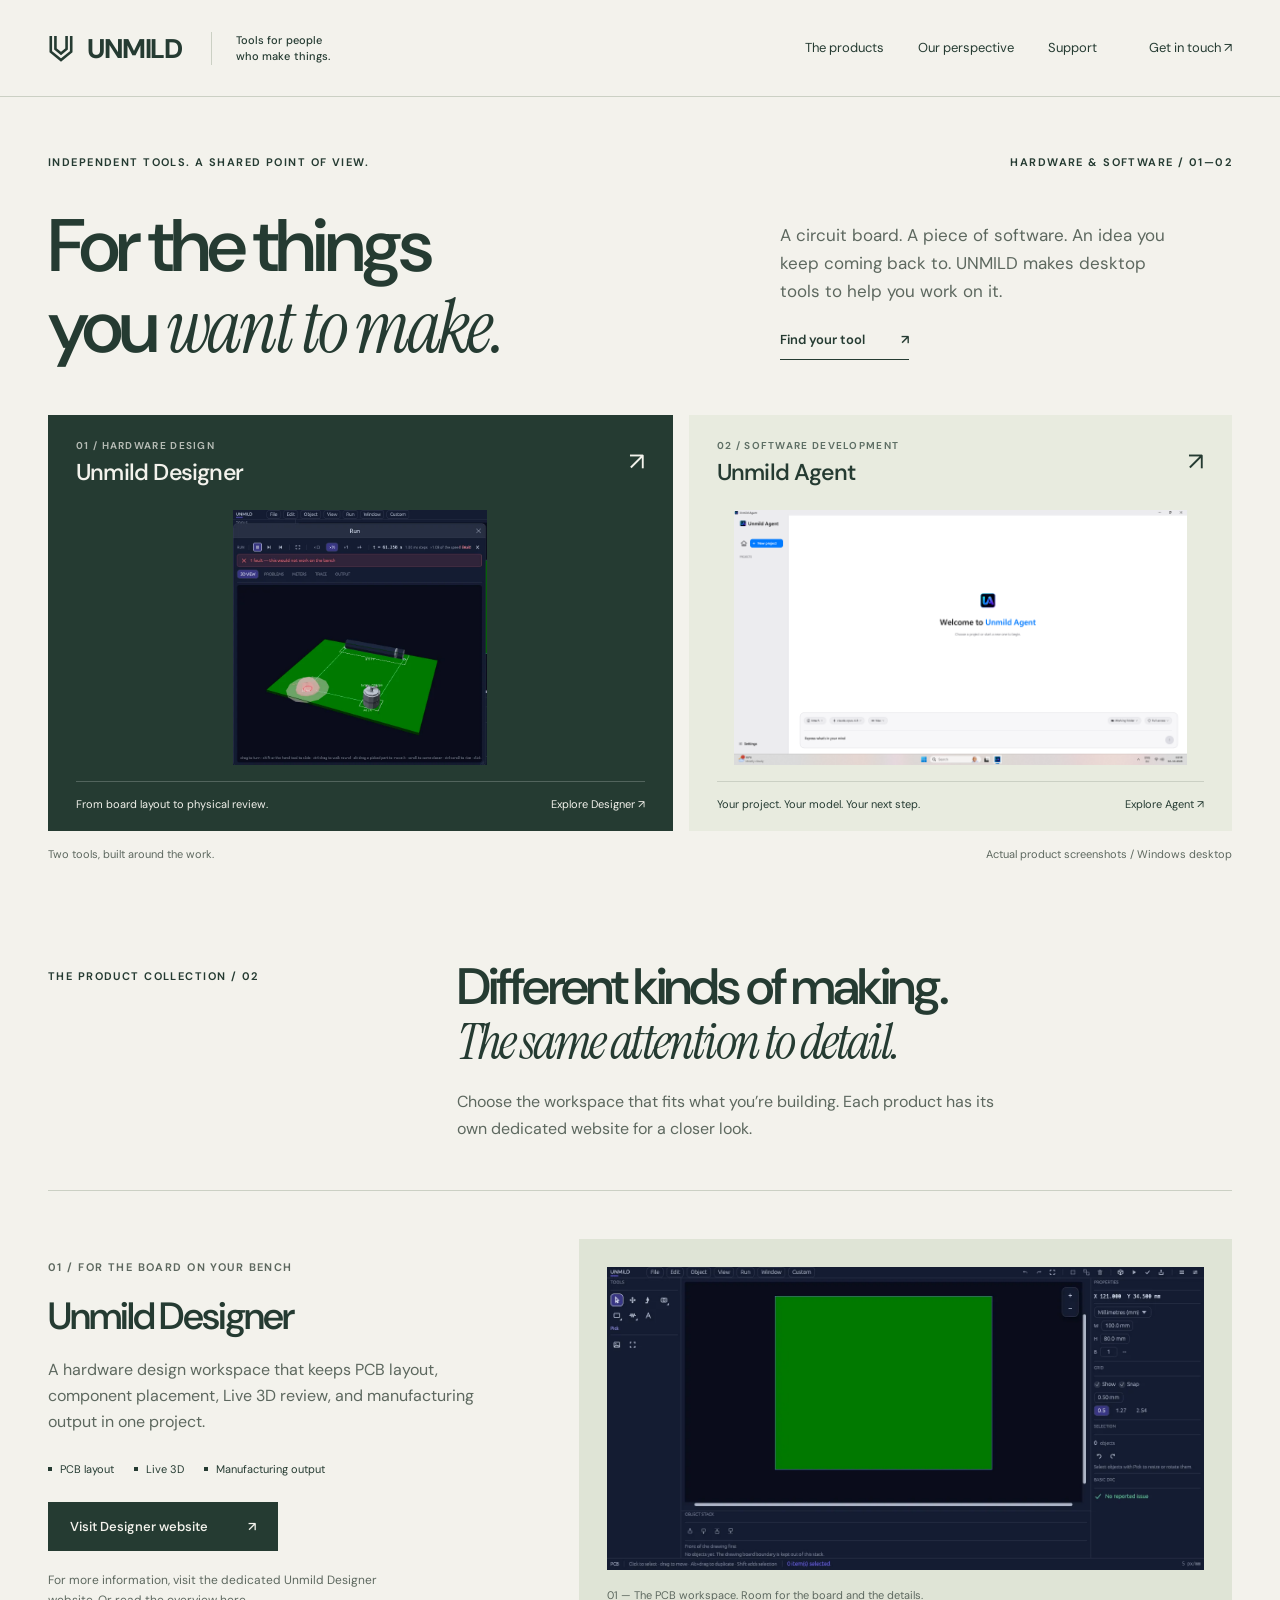
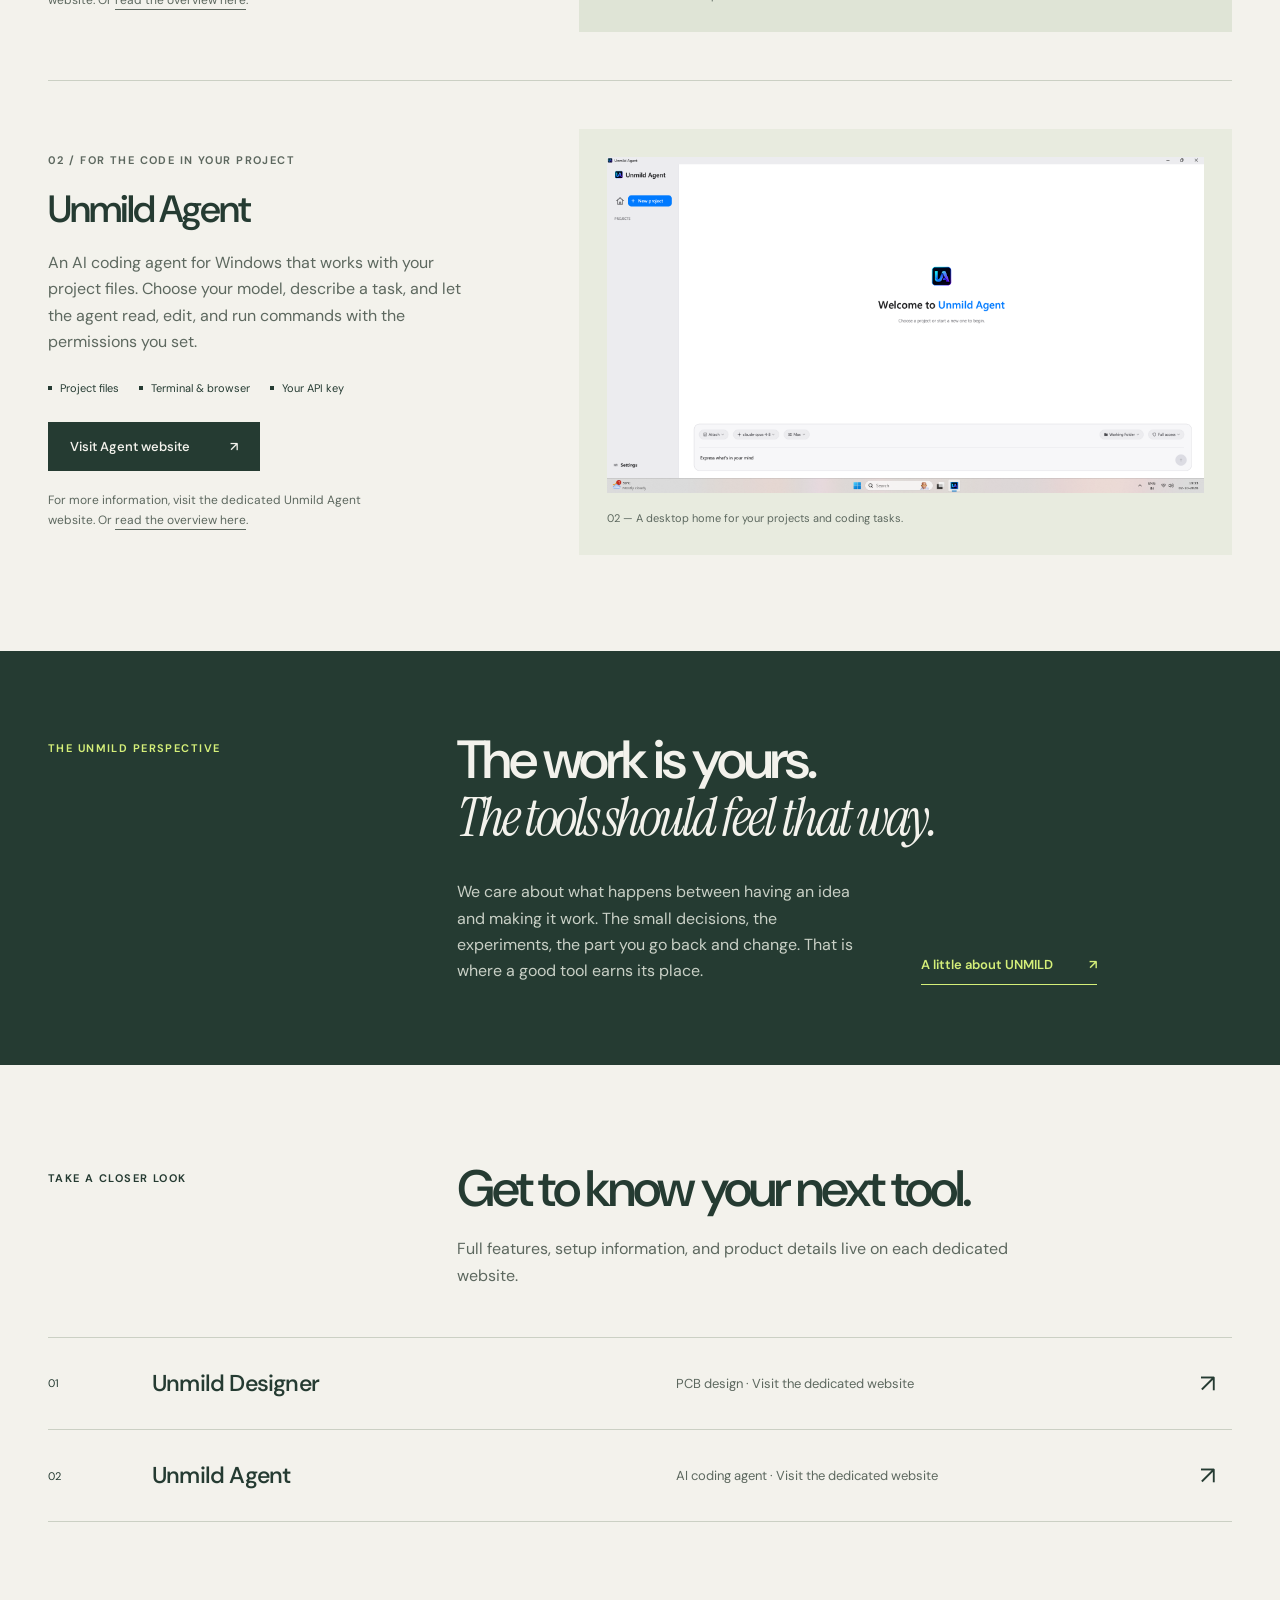
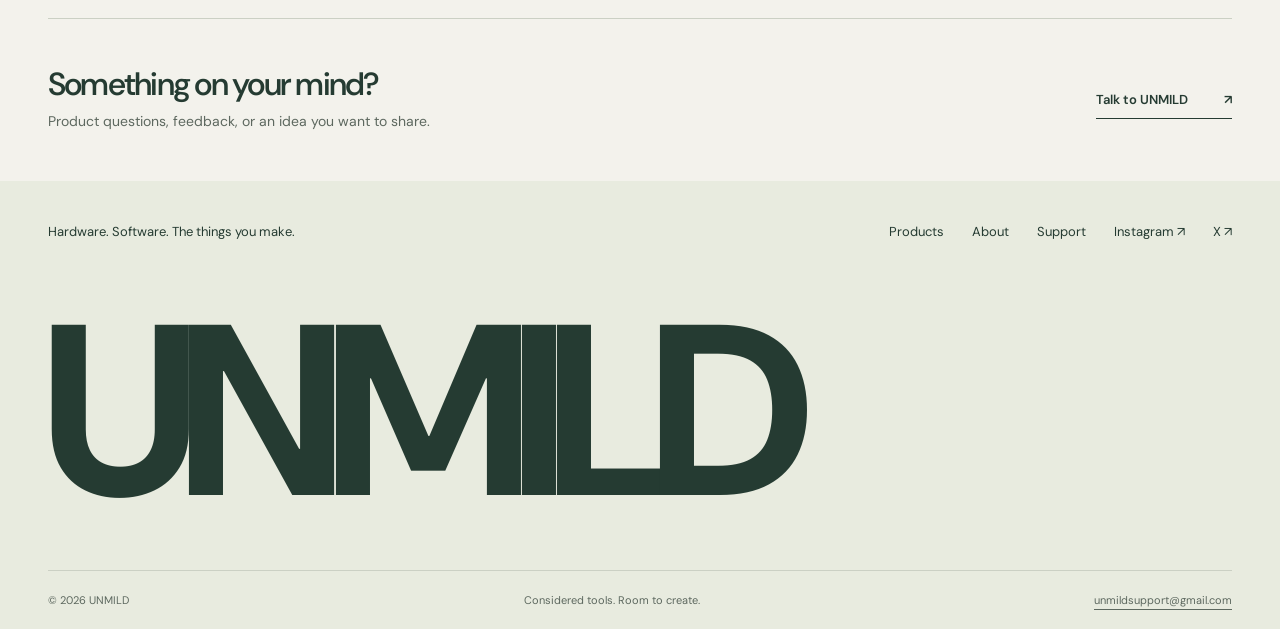
==== index.html @ 619ded14 "Add files via upload" ====
<!doctype html>
<html lang="en"><head>
<meta charset="utf-8"><meta name="viewport" content="width=device-width, initial-scale=1">
<title>UNMILD — Tools for hardware and software makers</title><meta name="description" content="Meet Unmild Designer for PCB design and Unmild Agent for AI-assisted software development. Explore both Windows desktop tools and their dedicated websites.">
<meta name="theme-color" content="#f3f2ec">
<link rel="icon" href="images/favicon.svg" type="image/svg+xml"><link rel="stylesheet" href="css/style.css">
<link rel="preconnect" href="https://fonts.googleapis.com"><link rel="preconnect" href="https://fonts.gstatic.com" crossorigin>
<meta property="og:type" content="website"><meta property="og:site_name" content="UNMILD"><meta property="og:title" content="UNMILD — Tools for hardware and software makers"><meta property="og:description" content="Meet Unmild Designer for PCB design and Unmild Agent for AI-assisted software development. Explore both Windows desktop tools and their dedicated websites."><meta property="og:image" content="images/og-image.png"><meta name="twitter:card" content="summary_large_image">
<script type="application/ld+json">{"@context": "https://schema.org", "@type": "Organization", "name": "UNMILD", "description": "Desktop tools for hardware design and software development.", "email": "unmildsupport@gmail.com", "sameAs": ["https://www.instagram.com/_unmild/", "https://x.com/_unmild"]}</script><script src="js/main.js" defer></script>
</head><body><a class="skip-link" href="#main">Skip to content</a>
<header class="site-header"><div class="container nav-inner"><a class="brand" href="index.html" aria-label="UNMILD home"><svg class="brand-symbol" viewBox="0 0 28 32" fill="none" aria-hidden="true"><path d="M3 3v17l11 9 11-9V3M8 3v14l6 5 6-5V3" stroke="currentColor" stroke-width="2.8"/></svg><span>UNMILD</span><span class="brand-note">Tools for people<br>who make things.</span></a><button class="nav-toggle" id="navToggle" aria-expanded="false" aria-controls="nav-links">Menu +</button><nav class="nav-links" id="nav-links" aria-label="Primary"><a href="index.html#products">The products</a><a href="about.html">Our perspective</a><a href="support.html">Support</a><a class="contact-link" href="mailto:unmildsupport@gmail.com">Get in touch <span aria-hidden="true">↗</span></a></nav></div></header><main id="main">
<section class="container hero"><div class="hero-top"><span class="eyebrow">Independent tools. A shared point of view.</span><span class="eyebrow edition">Hardware &amp; software / 01—02</span></div><div class="hero-grid"><h1>For the things<br>you <em>want to make.</em></h1><div class="hero-intro"><p>A circuit board. A piece of software. An idea you keep coming back to. UNMILD makes desktop tools to help you work on it.</p><a class="text-link" href="#products">Find your tool<span class="arrow" aria-hidden="true">↗</span></a></div></div></section>
<div class="container"><div class="showcase" aria-label="Explore the UNMILD products"><a class="showcase-panel dark" href="designer.html"><div class="panel-heading"><div><p class="eyebrow">01 / Hardware design</p><h2>Unmild Designer</h2></div><span class="panel-arrow" aria-hidden="true">↗</span></div><div class="showcase-shot"><img src="images/screens/hero_run_3d.webp" width="686" height="688" alt="Unmild Designer showing a circuit board and components in the Live 3D Run view" fetchpriority="high"></div><div class="panel-caption"><span>From board layout to physical review.</span><span>Explore Designer ↗</span></div></a><a class="showcase-panel" href="agent.html"><div class="panel-heading"><div><p class="eyebrow">02 / Software development</p><h2>Unmild Agent</h2></div><span class="panel-arrow" aria-hidden="true">↗</span></div><div class="showcase-shot"><img src="images/agent/workspace.png" width="1920" height="1080" alt="Unmild Agent desktop workspace with projects, model selection, and a task composer"></div><div class="panel-caption"><span>Your project. Your model. Your next step.</span><span>Explore Agent ↗</span></div></a></div><div class="showcase-note"><span>Two tools, built around the work.</span><span>Actual product screenshots / Windows desktop</span></div></div>
<section class="container section" id="products"><div class="section-heading"><span class="eyebrow">The product collection / 02</span><div><h2>Different kinds of making.<br><em>The same attention to detail.</em></h2><p>Choose the workspace that fits what you’re building. Each product has its own dedicated website for a closer look.</p></div></div>
<article class="product-row"><div class="product-copy"><p class="eyebrow">01 / For the board on your bench</p><h3>Unmild Designer</h3><p>A hardware design workspace that keeps PCB layout, component placement, Live 3D review, and manufacturing output in one project.</p><div class="product-tags"><span>PCB layout</span><span>Live 3D</span><span>Manufacturing output</span></div><a class="button" href="https://unmild.github.io/unmild-designer/">Visit Designer website<span class="arrow" aria-hidden="true">↗</span></a><p class="more-info">For more information, visit the dedicated Unmild Designer website. Or <a href="designer.html">read the overview here</a>.</p></div><figure class="product-picture dark"><img src="images/screens/ui_workspace.webp" width="1366" height="692" alt="PCB canvas, board dimensions, layers, and editing tools in Unmild Designer" loading="lazy"><figcaption>01 — The PCB workspace. Room for the board and the details.</figcaption></figure></article>
<article class="product-row"><div class="product-copy"><p class="eyebrow">02 / For the code in your project</p><h3>Unmild Agent</h3><p>An AI coding agent for Windows that works with your project files. Choose your model, describe a task, and let the agent read, edit, and run commands with the permissions you set.</p><div class="product-tags"><span>Project files</span><span>Terminal &amp; browser</span><span>Your API key</span></div><a class="button" href="https://unmild.github.io/unmild-agent/">Visit Agent website<span class="arrow" aria-hidden="true">↗</span></a><p class="more-info">For more information, visit the dedicated Unmild Agent website. Or <a href="agent.html">read the overview here</a>.</p></div><figure class="product-picture"><img src="images/agent/workspace.png" width="1920" height="1080" alt="Unmild Agent welcome screen with project sidebar and model, folder, and permission controls" loading="lazy"><figcaption>02 — A desktop home for your projects and coding tasks.</figcaption></figure></article></section>
<section class="point-of-view" id="philosophy"><div class="container point-grid"><span class="eyebrow">The UNMILD perspective</span><div><h2>The work is yours.<br><em>The tools should feel that way.</em></h2><div class="point-bottom"><p>We care about what happens between having an idea and making it work. The small decisions, the experiments, the part you go back and change. That is where a good tool earns its place.</p><a class="text-link" href="about.html">A little about UNMILD<span class="arrow" aria-hidden="true">↗</span></a></div></div></div></section>
<section class="container section"><div class="section-heading"><span class="eyebrow">Take a closer look</span><div><h2>Get to know your next tool.</h2><p>Full features, setup information, and product details live on each dedicated website.</p></div></div><div class="directory"><a class="directory-row" href="https://unmild.github.io/unmild-designer/"><span class="number">01</span><h3>Unmild Designer</h3><span class="category">PCB design · Visit the dedicated website</span><span class="panel-arrow" aria-hidden="true">↗</span></a><a class="directory-row" href="https://unmild.github.io/unmild-agent/"><span class="number">02</span><h3>Unmild Agent</h3><span class="category">AI coding agent · Visit the dedicated website</span><span class="panel-arrow" aria-hidden="true">↗</span></a></div></section><section class="container contact-strip" id="support"><div><h2>Something on your mind?</h2><p>Product questions, feedback, or an idea you want to share.</p></div><a class="text-link" href="mailto:unmildsupport@gmail.com">Talk to UNMILD<span class="arrow" aria-hidden="true">↗</span></a></section></main><footer class="site-footer"><div class="container"><div class="footer-top"><p>Hardware. Software. The things you make.</p><nav class="footer-links" aria-label="Footer"><a href="index.html#products">Products</a><a href="about.html">About</a><a href="support.html">Support</a><a href="https://www.instagram.com/_unmild/">Instagram ↗</a><a href="https://x.com/_unmild">X ↗</a></nav></div><div class="footer-word" aria-hidden="true">UNMILD</div><div class="footer-bottom"><span>© <span id="year">2026</span> UNMILD</span><span>Considered tools. Room to create.</span><a href="mailto:unmildsupport@gmail.com">unmildsupport@gmail.com</a></div></div></footer></body></html>
---- css/style.css ----
@import url('https://fonts.googleapis.com/css2?family=DM+Sans:wght@400;500;550;600;650;700;800&family=Instrument+Serif:ital@0;1&display=swap');
:root{--paper:#f3f2ec;--ink:#253b32;--muted:#5d685f;--line:#cbd0c4;--wash:#e8ebdf;--accent:#d5ef79;--sans:'DM Sans',Arial,sans-serif;--serif:'Instrument Serif',Georgia,serif;--page:min(1328px,calc(100% - 96px))}
*{box-sizing:border-box}html{scroll-behavior:smooth;scroll-padding-top:100px}body{margin:0;background:var(--paper);color:var(--ink);font:400 16px/1.65 var(--sans);-webkit-font-smoothing:antialiased}a{color:inherit;text-underline-offset:5px}img{display:block;max-width:100%;height:auto}button{font:inherit}h1,h2,h3,p,figure{margin:0}h1,h2,h3{font-weight:550;line-height:1.08;letter-spacing:-.055em}h1{font-size:clamp(48px,5.8vw,84px)}h2{font-size:clamp(36px,4vw,56px)}h3{font-size:28px}p+p{margin-top:20px}em{font-family:var(--serif);font-weight:400}::selection{background:var(--accent);color:var(--ink)}:focus-visible{outline:2px solid currentColor;outline-offset:6px}.container{width:var(--page);margin-inline:auto}.eyebrow{font-size:11px;font-weight:650;letter-spacing:.13em;text-transform:uppercase;line-height:1.4}.muted{color:var(--muted)}.skip-link{position:fixed;top:-100px;left:24px;z-index:100;background:var(--accent);padding:12px 20px}.skip-link:focus{top:12px}.site-header{border-bottom:1px solid var(--line);background:var(--paper);position:relative;z-index:20}.nav-inner{height:96px;display:flex;align-items:center;justify-content:space-between;gap:32px}.brand{text-decoration:none;font-size:27px;font-weight:800;letter-spacing:-1.4px;display:inline-flex;align-items:center;gap:13px;line-height:1}.brand-symbol{width:26px;height:30px}.brand-note{font-size:11px;font-weight:500;letter-spacing:.01em;line-height:1.5;border-left:1px solid var(--line);padding-left:24px;margin-left:16px}.nav-links{display:flex;align-items:center;gap:34px;font-size:13px}.nav-links a{text-decoration:none;padding:10px 0}.nav-links a:hover,.nav-links a[aria-current=page]{text-decoration:underline}.nav-links .contact-link{margin-left:18px}.nav-toggle{display:none}.arrow{display:inline-block;transition:transform .2s;margin-left:12px}.text-link:hover .arrow,.button:hover .arrow{transform:translate(3px,-2px)}.button{display:inline-flex;align-items:center;justify-content:space-between;gap:28px;padding:13px 21px;background:var(--ink);color:var(--paper);text-decoration:none;font-size:13px;font-weight:550;border:1px solid var(--ink);min-height:48px}.button:hover{background:#385044}.button.light{background:var(--accent);color:var(--ink);border-color:var(--accent)}.text-link{display:inline-flex;align-items:center;justify-content:space-between;gap:24px;font-size:13px;font-weight:600;text-decoration:none;border-bottom:1px solid currentColor;padding:8px 0}.actions{display:flex;align-items:center;flex-wrap:wrap;gap:24px;margin-top:28px}.hero{padding:58px 0 48px}.hero-top{display:flex;justify-content:space-between;margin-bottom:36px}.hero-grid{display:grid;grid-template-columns:1.4fr 1fr;align-items:end;gap:100px}.hero h1{max-width:760px}.hero h1 em{letter-spacing:-.045em}.hero-intro{padding-bottom:7px;max-width:410px}.hero-intro p{font-size:17px;color:var(--muted)}.hero-intro .text-link{margin-top:16px}.showcase{display:grid;grid-template-columns:1.15fr 1fr;gap:16px}.showcase-panel{min-width:0;padding:24px 28px 18px;background:var(--wash);text-decoration:none;display:flex;flex-direction:column;overflow:hidden}.showcase-panel.dark{background:var(--ink);color:var(--paper)}.panel-heading{display:flex;align-items:center;justify-content:space-between;gap:16px}.panel-heading h2{font-size:23px;letter-spacing:-.035em}.panel-heading .eyebrow{opacity:.7;font-size:10px;margin-bottom:7px}.panel-arrow{font-size:25px;font-weight:400}.showcase-shot{margin:25px 0 16px;height:255px;display:flex;align-items:center;justify-content:center;overflow:hidden}.showcase-shot img{width:100%;height:100%;object-fit:contain;transition:transform .3s}.showcase-panel:hover .showcase-shot img{transform:translateY(-3px)}.panel-caption{font-size:11px;display:flex;justify-content:space-between;border-top:1px solid #ffffff35;padding-top:13px;gap:16px}.showcase-panel:not(.dark) .panel-caption{border-color:var(--line)}.showcase-note{display:flex;justify-content:space-between;font-size:11px;color:var(--muted);padding:14px 0 0}.section{padding:96px 0}.section-heading{display:grid;grid-template-columns:1fr 2.15fr;gap:48px;align-items:start;margin-bottom:48px}.section-heading .eyebrow{padding-top:10px}.section-heading h2{max-width:700px}.section-heading p{color:var(--muted);max-width:560px;margin-top:20px}.product-row{display:grid;grid-template-columns:1fr 1.45fr;gap:80px;border-top:1px solid var(--line);padding:48px 0;align-items:center}.product-row:last-child{padding-bottom:0}.product-copy .eyebrow{margin-bottom:20px}.product-copy h3{font-size:38px;margin-bottom:20px}.product-copy p{color:var(--muted);max-width:430px}.product-tags{display:flex;flex-wrap:wrap;gap:8px 20px;font-size:11px;margin:24px 0}.product-tags span{padding-left:12px;position:relative}.product-tags span:before{content:'';width:4px;height:4px;position:absolute;left:0;top:7px;background:var(--ink)}.product-copy .more-info{font-size:12px;margin-top:20px;max-width:360px}.product-picture{background:var(--wash);padding:28px}.product-picture img{width:100%;max-height:400px;object-fit:contain}.product-picture.dark{background:#dfe4d6}.product-picture figcaption{font-size:11px;margin-top:16px;color:var(--muted)}.point-of-view{background:var(--ink);color:var(--paper);padding:80px 0}.point-grid{display:grid;grid-template-columns:1fr 2.15fr;gap:48px}.point-of-view h2{font-size:clamp(36px,4.2vw,60px);max-width:810px}.point-of-view .eyebrow{color:var(--accent);padding-top:10px}.point-bottom{display:grid;grid-template-columns:1.3fr 1fr;gap:60px;margin-top:32px;align-items:end}.point-bottom p{color:#c9d0c6;max-width:510px}.point-bottom .text-link{justify-self:start;color:var(--accent)}.directory{border-top:1px solid var(--line)}.directory-row{display:grid;grid-template-columns:80px 1fr 1fr 32px;align-items:center;gap:24px;border-bottom:1px solid var(--line);padding:25px 0;text-decoration:none}.directory-row:hover{background:var(--wash)}.directory-row h3{font-size:23px;letter-spacing:-.035em}.directory-row .category{font-size:13px;color:var(--muted)}.directory-row .number{font-size:11px}.contact-strip{padding:48px 0;border-top:1px solid var(--line);display:flex;justify-content:space-between;gap:32px;align-items:center}.contact-strip h2{font-size:32px}.contact-strip p{color:var(--muted);font-size:14px;margin-top:8px}.site-footer{background:var(--wash);padding:40px 0 20px}.footer-top{display:flex;justify-content:space-between;gap:40px;font-size:13px}.footer-links{display:flex;gap:28px;flex-wrap:wrap}.footer-links a{text-decoration:none}.footer-links a:hover{text-decoration:underline}.footer-word{font-weight:800;font-size:clamp(70px,19vw,280px);line-height:1.1;letter-spacing:-.085em;margin-left:-.025em;padding:36px 0 24px;user-select:none}.footer-bottom{display:flex;justify-content:space-between;border-top:1px solid var(--line);padding-top:20px;font-size:11px;color:var(--muted);gap:24px}.page-intro{padding:64px 0 56px}.breadcrumb{font-size:12px;color:var(--muted);display:flex;gap:12px;margin-bottom:40px}.breadcrumb a{text-decoration:none}.page-intro .eyebrow{margin-bottom:24px}.page-intro h1{max-width:900px}.page-intro .lede{font-size:19px;color:var(--muted);max-width:660px;margin-top:24px}.product-meta{display:flex;gap:32px;font-size:12px;border-top:1px solid var(--line);padding-top:20px;margin-top:40px;flex-wrap:wrap}.wide-shot{padding:40px;background:var(--wash)}.wide-shot img{width:100%;max-height:600px;object-fit:contain}.wide-shot figcaption{font-size:12px;color:var(--muted);margin-top:20px;display:flex;justify-content:space-between;gap:24px}.detail-row{display:grid;grid-template-columns:1fr 1.2fr;gap:80px;padding:40px 0;border-top:1px solid var(--line)}.detail-row h3{font-size:25px}.detail-row p{color:var(--muted);max-width:610px}.detail-row .eyebrow{margin-bottom:14px}.visit-band{background:var(--ink);color:var(--paper);padding:48px;display:grid;grid-template-columns:1fr auto;align-items:center;gap:40px;margin-bottom:80px}.visit-band h2{font-size:36px}.visit-band p{color:#c9d0c6;margin-top:16px;max-width:640px}.visit-band .button{white-space:nowrap}.faq-layout{display:grid;grid-template-columns:1fr 2.15fr;gap:48px}.faq-layout h2{font-size:36px}.faq details{border-bottom:1px solid var(--line)}.faq details:first-child{border-top:1px solid var(--line)}.faq summary{cursor:pointer;padding:22px 36px 22px 0;position:relative;font-weight:550;list-style:none}.faq summary::-webkit-details-marker{display:none}.faq summary:after{content:'+';position:absolute;right:4px;font-size:22px;top:16px;font-weight:400}.faq details[open] summary:after{content:'−'}.faq details p{padding:0 36px 24px 0;color:var(--muted);max-width:720px}.about-statement{border-top:1px solid var(--line);display:grid;grid-template-columns:1fr 2.15fr;gap:48px;padding:48px 0}.about-statement p{font-size:21px;max-width:720px}.about-statement p+p{font-size:16px;color:var(--muted)}.contact-list{border-top:1px solid var(--line)}.contact-item{display:grid;grid-template-columns:1fr 1.4fr auto;gap:40px;padding:36px 0;align-items:center;border-bottom:1px solid var(--line)}.contact-item h2{font-size:25px}.contact-item p{font-size:14px;color:var(--muted)}.contact-item a{font-size:14px;overflow-wrap:anywhere}.error-page{min-height:70vh;padding:80px 0}.error-page h1{max-width:750px;margin:24px 0}.error-page p{max-width:540px;color:var(--muted)}
@media(min-width:1600px){.hero{padding-top:72px}.showcase-shot{height:300px}}
@media(max-width:1050px){:root{--page:calc(100% - 64px)}.brand-note{display:none}.hero-grid{gap:48px;grid-template-columns:1.3fr 1fr}.hero-intro p{font-size:15px}.showcase-shot{height:200px}.product-row{gap:40px}.section-heading,.point-grid,.faq-layout,.about-statement{grid-template-columns:1fr 2fr;gap:32px}.point-bottom{gap:32px}.contact-item{grid-template-columns:1fr 1fr}.contact-item a{grid-column:2}.detail-row{gap:40px}.visit-band{grid-template-columns:1fr}.visit-band .button{justify-self:start}}
@media(max-width:720px){:root{--page:calc(100% - 40px)}html{scroll-padding-top:24px}.nav-inner{height:76px}.brand{font-size:24px}.brand-symbol{width:23px}.nav-toggle{display:inline-flex;gap:10px;align-items:center;border:1px solid var(--line);padding:8px 12px;background:transparent;color:var(--ink);font-size:12px;min-height:40px}.nav-links{gap:24px;flex-wrap:wrap;font-size:12px}.js .nav-links{display:none;position:absolute;top:76px;left:0;right:0;background:var(--paper);padding:20px;border-bottom:1px solid var(--line)}.js .nav-links.is-open{display:flex;flex-direction:column;align-items:stretch;gap:0}.nav-links a{padding:13px 0}.nav-links .contact-link{margin-left:0}.nav-inner{flex-wrap:wrap}html:not(.js) .nav-inner{height:auto;padding-block:20px}html:not(.js) .nav-toggle{display:none}.hero{padding:36px 0}.hero-top{margin-bottom:28px}.hero-top .edition{display:none}.hero-grid{grid-template-columns:1fr;gap:28px}.hero h1{font-size:clamp(46px,9.5vw,68px)}.hero-intro{max-width:500px}.hero-intro p{font-size:16px}.hero-intro .text-link{margin-top:12px}.showcase{grid-template-columns:1fr;gap:12px}.showcase-panel{padding:20px}.showcase-shot{height:auto;aspect-ratio:1.9;margin:24px 0 16px}.showcase-shot img{object-fit:contain}.showcase-note{font-size:10px;gap:24px}.section{padding:64px 0}.section-heading,.point-grid,.faq-layout,.about-statement{grid-template-columns:1fr;gap:24px}.section-heading{margin-bottom:32px}.section-heading .eyebrow,.point-of-view .eyebrow{padding-top:0}.product-row{grid-template-columns:1fr;gap:28px;padding:32px 0}.product-copy h3{font-size:33px}.product-picture{padding:16px}.product-copy .more-info{max-width:none}.point-of-view{padding:56px 0}.point-bottom{grid-template-columns:1fr;gap:24px;margin-top:24px}.directory-row{grid-template-columns:28px 1fr 24px;gap:16px;padding:24px 0}.directory-row .category{grid-column:2;grid-row:2}.directory-row .panel-arrow{grid-column:3;grid-row:1 / 3}.directory-row h3{font-size:22px}.contact-strip{align-items:start;flex-direction:column;gap:20px;padding:36px 0}.contact-strip h2{font-size:28px}.footer-top{flex-direction:column;gap:24px}.footer-links{gap:20px}.footer-word{font-size:19vw;padding:32px 0}.footer-bottom{font-size:10px;flex-wrap:wrap;gap:10px}.page-intro{padding:36px 0}.page-intro h1{font-size:48px}.page-intro .lede{font-size:17px}.breadcrumb{margin-bottom:28px}.product-meta{gap:12px 24px;margin-top:32px}.wide-shot{padding:16px}.wide-shot figcaption{font-size:10px}.detail-row{grid-template-columns:1fr;gap:20px;padding:28px 0}.visit-band{padding:28px;gap:28px;margin-bottom:48px}.visit-band h2{font-size:32px}.visit-band .button{white-space:normal}.contact-item{grid-template-columns:1fr;gap:16px;padding:28px 0}.contact-item a{grid-column:auto}.about-statement{padding:32px 0}.error-page{padding:48px 0}.error-page h1{font-size:48px}}
@media(prefers-reduced-motion:reduce){html{scroll-behavior:auto}*,*:before,*:after{transition:none!important}}
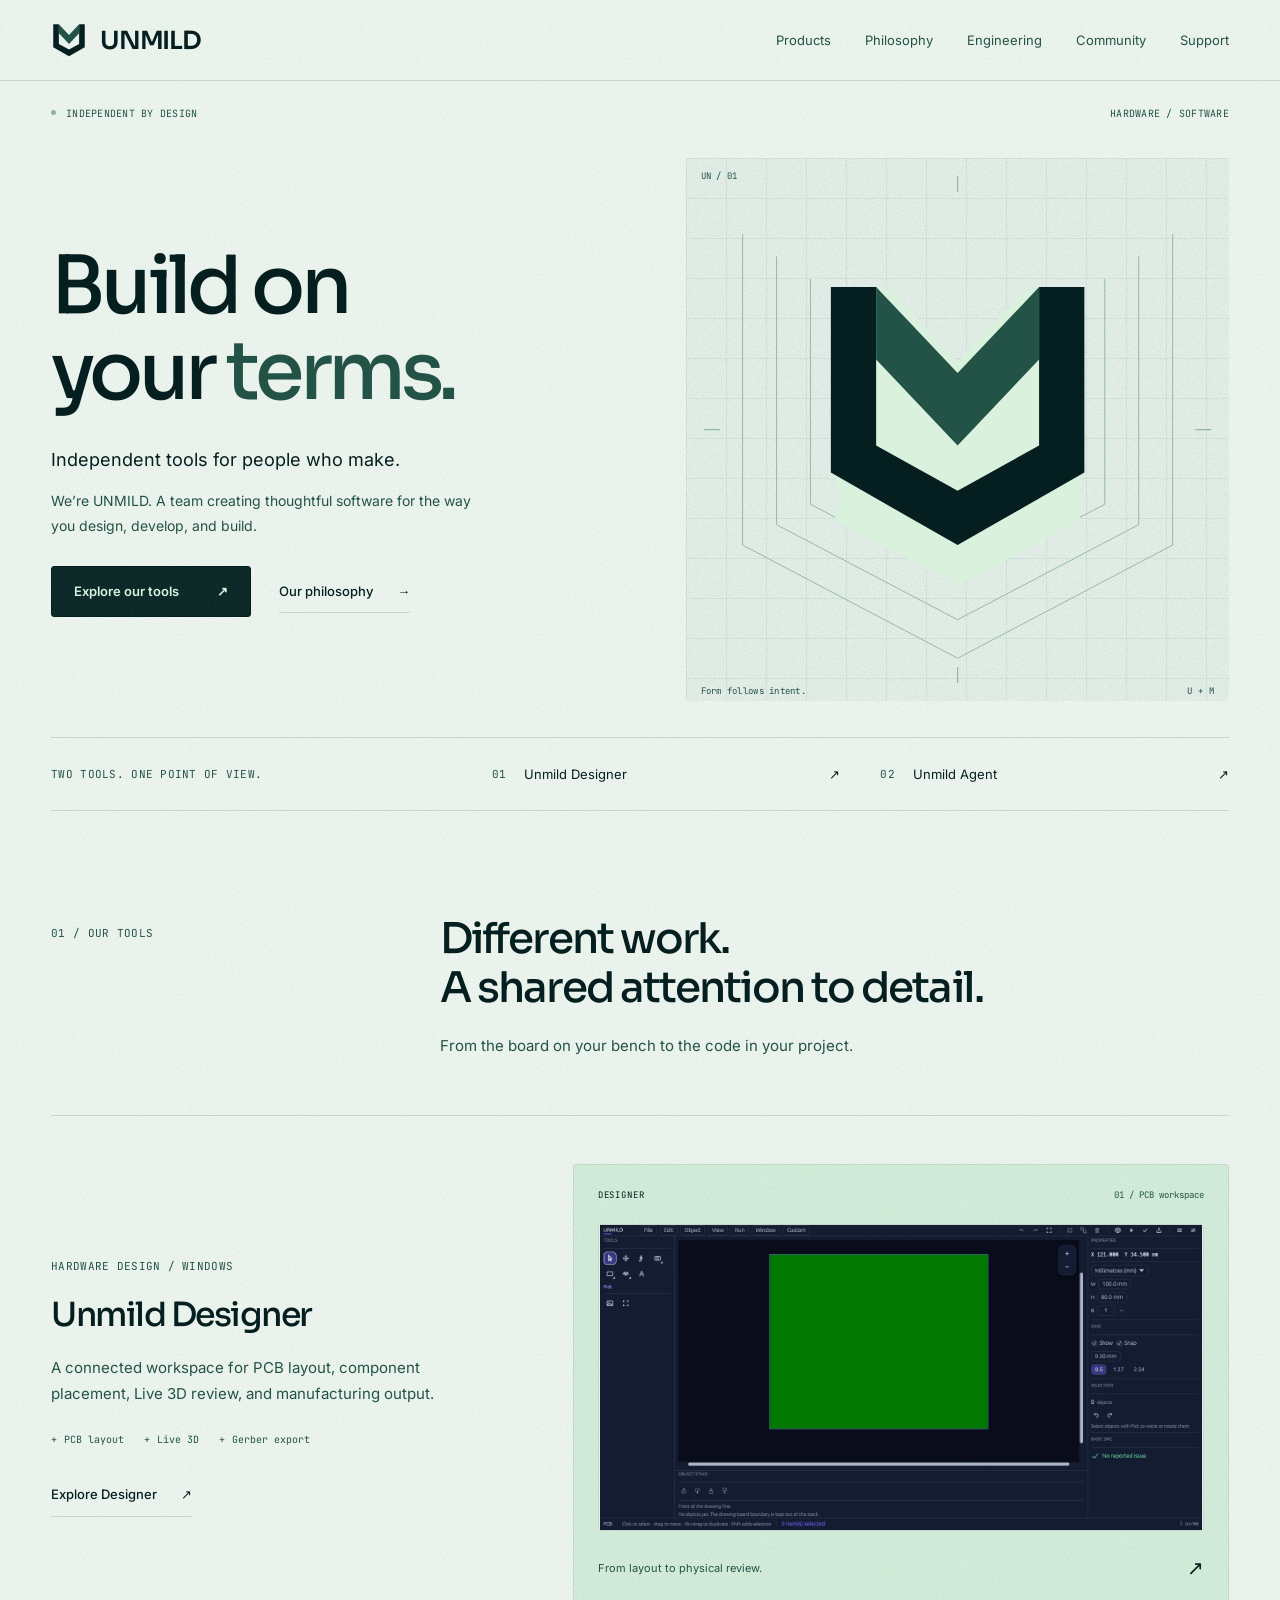
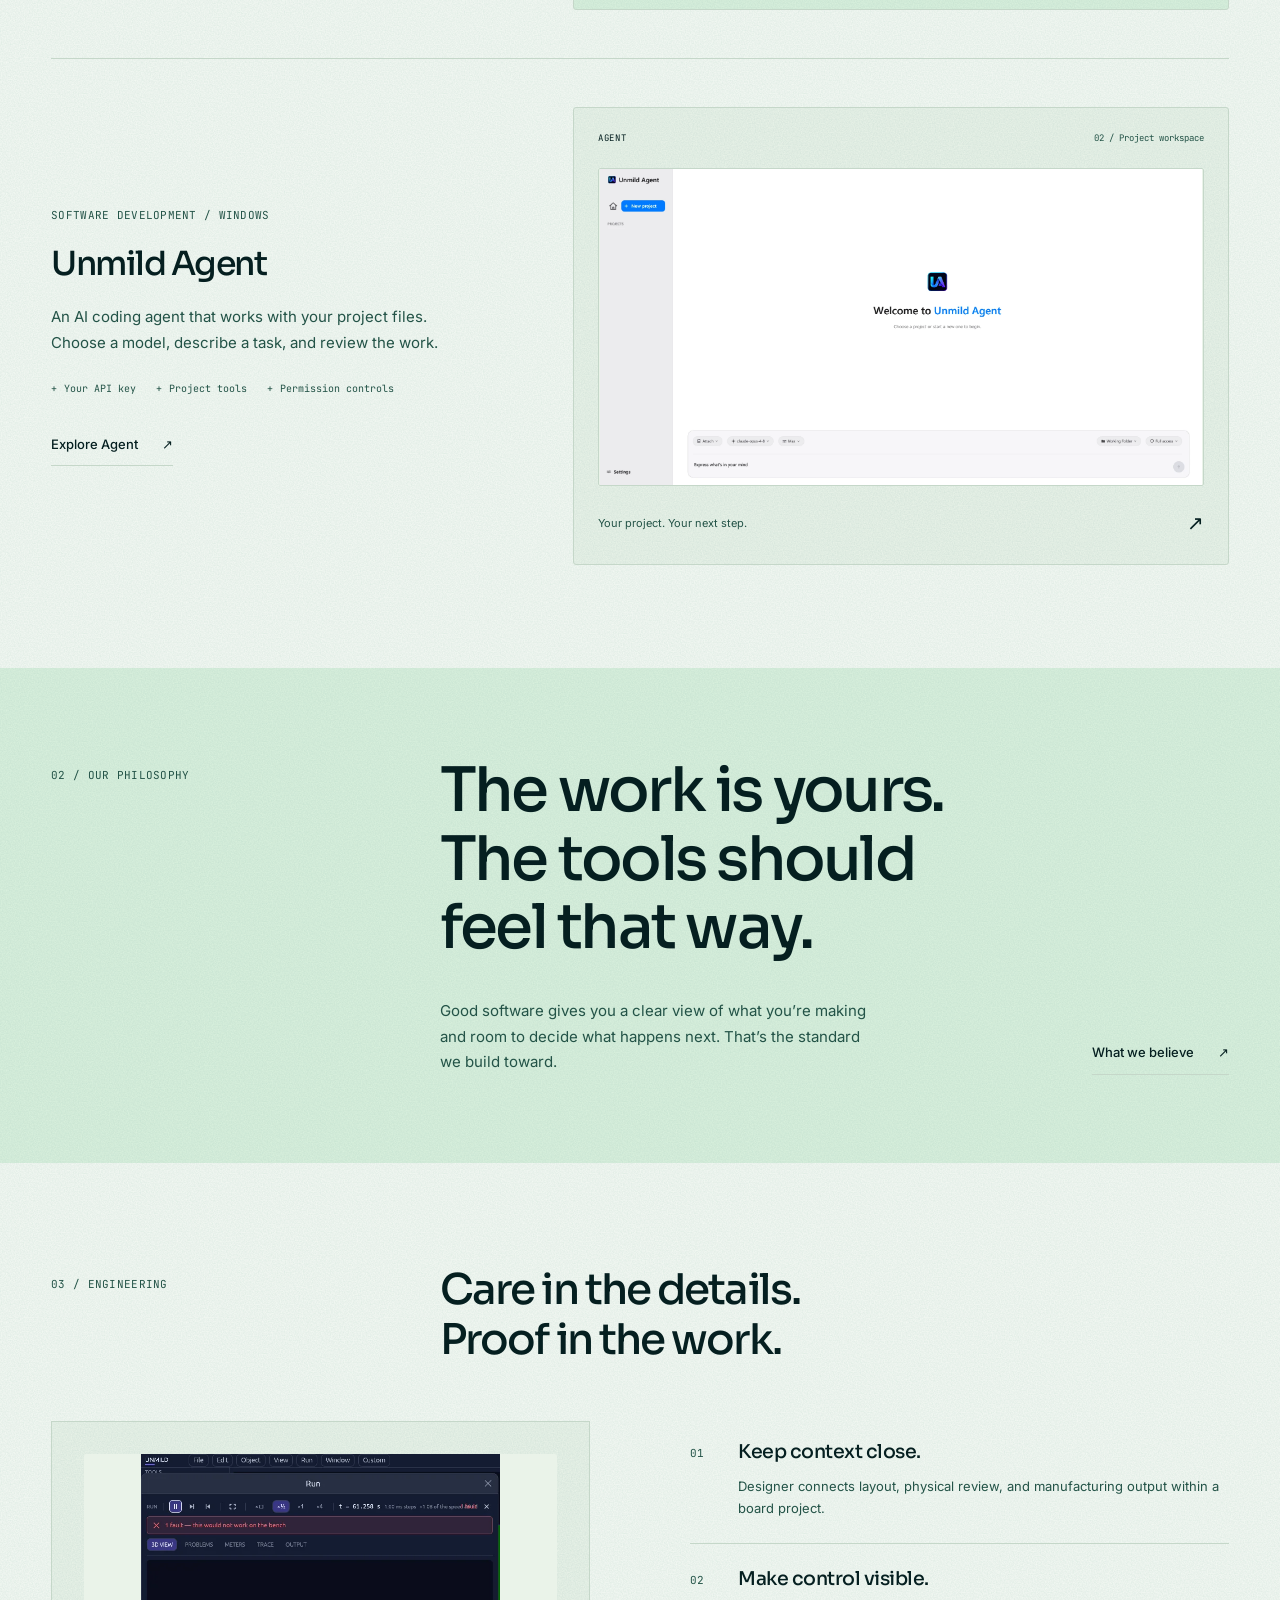
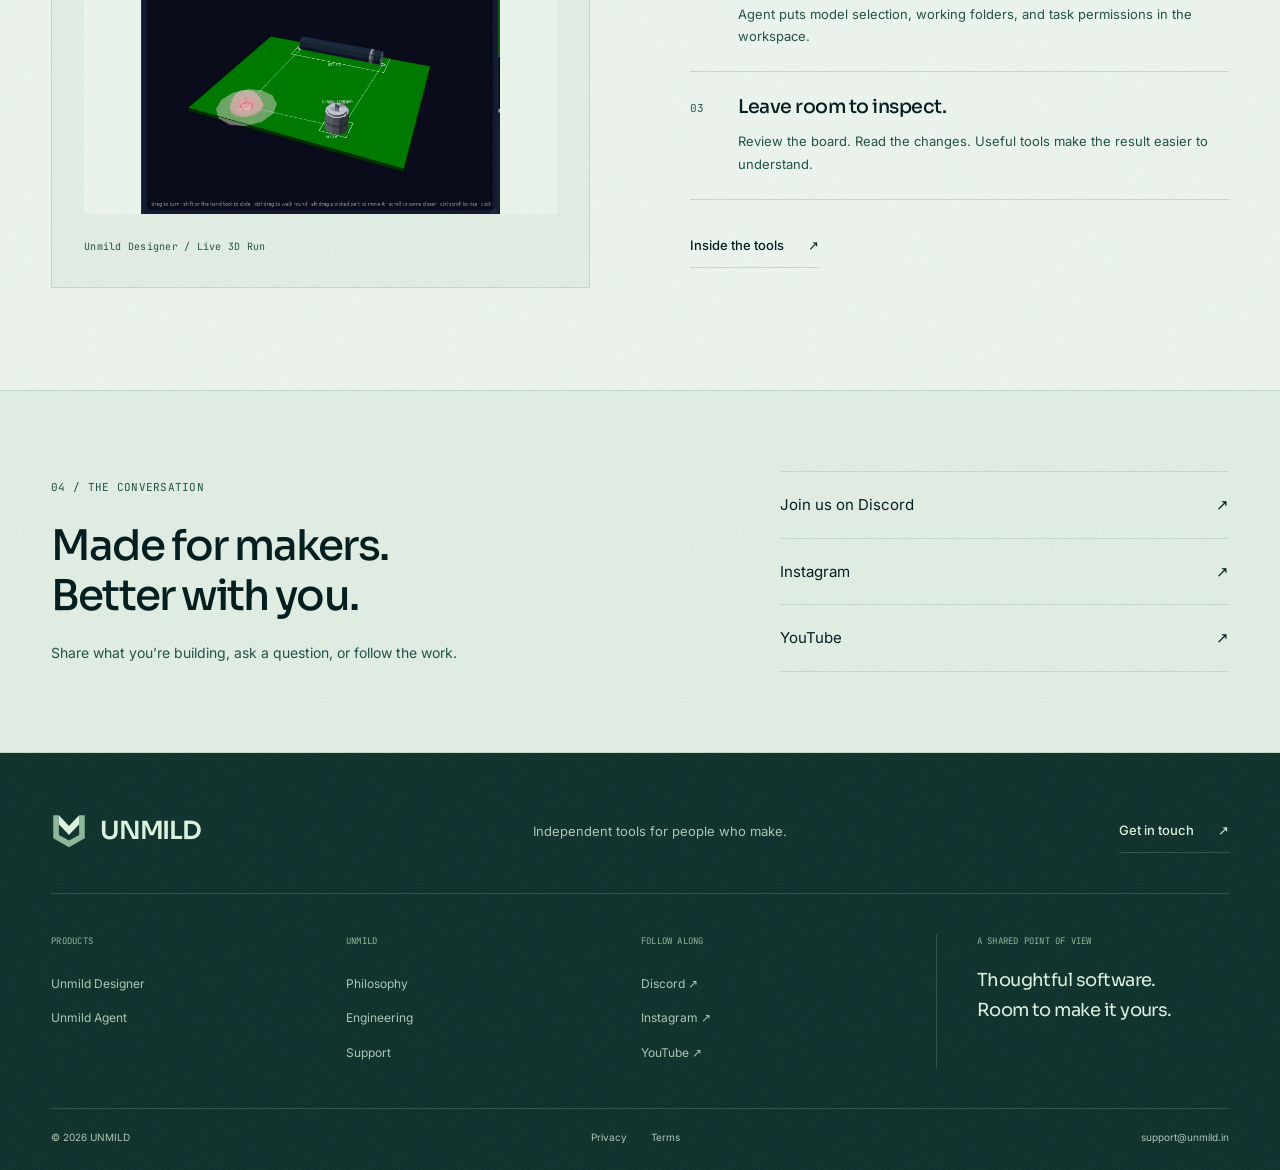
==== commit 8d2d88cf: "Add files via upload" ====
--- a/index.html
+++ b/index.html
@@ -1,18 +1,64 @@
 <!doctype html>
-<html lang="en"><head>
-<meta charset="utf-8"><meta name="viewport" content="width=device-width, initial-scale=1">
-<title>UNMILD — Tools for hardware and software makers</title><meta name="description" content="Meet Unmild Designer for PCB design and Unmild Agent for AI-assisted software development. Explore both Windows desktop tools and their dedicated websites.">
-<meta name="theme-color" content="#f3f2ec">
-<link rel="icon" href="images/favicon.svg" type="image/svg+xml"><link rel="stylesheet" href="css/style.css">
-<link rel="preconnect" href="https://fonts.googleapis.com"><link rel="preconnect" href="https://fonts.gstatic.com" crossorigin>
-<meta property="og:type" content="website"><meta property="og:site_name" content="UNMILD"><meta property="og:title" content="UNMILD — Tools for hardware and software makers"><meta property="og:description" content="Meet Unmild Designer for PCB design and Unmild Agent for AI-assisted software development. Explore both Windows desktop tools and their dedicated websites."><meta property="og:image" content="images/og-image.png"><meta name="twitter:card" content="summary_large_image">
-<script type="application/ld+json">{"@context": "https://schema.org", "@type": "Organization", "name": "UNMILD", "description": "Desktop tools for hardware design and software development.", "email": "unmildsupport@gmail.com", "sameAs": ["https://www.instagram.com/_unmild/", "https://x.com/_unmild"]}</script><script src="js/main.js" defer></script>
-</head><body><a class="skip-link" href="#main">Skip to content</a>
-<header class="site-header"><div class="container nav-inner"><a class="brand" href="index.html" aria-label="UNMILD home"><svg class="brand-symbol" viewBox="0 0 28 32" fill="none" aria-hidden="true"><path d="M3 3v17l11 9 11-9V3M8 3v14l6 5 6-5V3" stroke="currentColor" stroke-width="2.8"/></svg><span>UNMILD</span><span class="brand-note">Tools for people<br>who make things.</span></a><button class="nav-toggle" id="navToggle" aria-expanded="false" aria-controls="nav-links">Menu +</button><nav class="nav-links" id="nav-links" aria-label="Primary"><a href="index.html#products">The products</a><a href="about.html">Our perspective</a><a href="support.html">Support</a><a class="contact-link" href="mailto:unmildsupport@gmail.com">Get in touch <span aria-hidden="true">↗</span></a></nav></div></header><main id="main">
-<section class="container hero"><div class="hero-top"><span class="eyebrow">Independent tools. A shared point of view.</span><span class="eyebrow edition">Hardware &amp; software / 01—02</span></div><div class="hero-grid"><h1>For the things<br>you <em>want to make.</em></h1><div class="hero-intro"><p>A circuit board. A piece of software. An idea you keep coming back to. UNMILD makes desktop tools to help you work on it.</p><a class="text-link" href="#products">Find your tool<span class="arrow" aria-hidden="true">↗</span></a></div></div></section>
-<div class="container"><div class="showcase" aria-label="Explore the UNMILD products"><a class="showcase-panel dark" href="designer.html"><div class="panel-heading"><div><p class="eyebrow">01 / Hardware design</p><h2>Unmild Designer</h2></div><span class="panel-arrow" aria-hidden="true">↗</span></div><div class="showcase-shot"><img src="images/screens/hero_run_3d.webp" width="686" height="688" alt="Unmild Designer showing a circuit board and components in the Live 3D Run view" fetchpriority="high"></div><div class="panel-caption"><span>From board layout to physical review.</span><span>Explore Designer ↗</span></div></a><a class="showcase-panel" href="agent.html"><div class="panel-heading"><div><p class="eyebrow">02 / Software development</p><h2>Unmild Agent</h2></div><span class="panel-arrow" aria-hidden="true">↗</span></div><div class="showcase-shot"><img src="images/agent/workspace.png" width="1920" height="1080" alt="Unmild Agent desktop workspace with projects, model selection, and a task composer"></div><div class="panel-caption"><span>Your project. Your model. Your next step.</span><span>Explore Agent ↗</span></div></a></div><div class="showcase-note"><span>Two tools, built around the work.</span><span>Actual product screenshots / Windows desktop</span></div></div>
-<section class="container section" id="products"><div class="section-heading"><span class="eyebrow">The product collection / 02</span><div><h2>Different kinds of making.<br><em>The same attention to detail.</em></h2><p>Choose the workspace that fits what you’re building. Each product has its own dedicated website for a closer look.</p></div></div>
-<article class="product-row"><div class="product-copy"><p class="eyebrow">01 / For the board on your bench</p><h3>Unmild Designer</h3><p>A hardware design workspace that keeps PCB layout, component placement, Live 3D review, and manufacturing output in one project.</p><div class="product-tags"><span>PCB layout</span><span>Live 3D</span><span>Manufacturing output</span></div><a class="button" href="https://unmild.github.io/unmild-designer/">Visit Designer website<span class="arrow" aria-hidden="true">↗</span></a><p class="more-info">For more information, visit the dedicated Unmild Designer website. Or <a href="designer.html">read the overview here</a>.</p></div><figure class="product-picture dark"><img src="images/screens/ui_workspace.webp" width="1366" height="692" alt="PCB canvas, board dimensions, layers, and editing tools in Unmild Designer" loading="lazy"><figcaption>01 — The PCB workspace. Room for the board and the details.</figcaption></figure></article>
-<article class="product-row"><div class="product-copy"><p class="eyebrow">02 / For the code in your project</p><h3>Unmild Agent</h3><p>An AI coding agent for Windows that works with your project files. Choose your model, describe a task, and let the agent read, edit, and run commands with the permissions you set.</p><div class="product-tags"><span>Project files</span><span>Terminal &amp; browser</span><span>Your API key</span></div><a class="button" href="https://unmild.github.io/unmild-agent/">Visit Agent website<span class="arrow" aria-hidden="true">↗</span></a><p class="more-info">For more information, visit the dedicated Unmild Agent website. Or <a href="agent.html">read the overview here</a>.</p></div><figure class="product-picture"><img src="images/agent/workspace.png" width="1920" height="1080" alt="Unmild Agent welcome screen with project sidebar and model, folder, and permission controls" loading="lazy"><figcaption>02 — A desktop home for your projects and coding tasks.</figcaption></figure></article></section>
-<section class="point-of-view" id="philosophy"><div class="container point-grid"><span class="eyebrow">The UNMILD perspective</span><div><h2>The work is yours.<br><em>The tools should feel that way.</em></h2><div class="point-bottom"><p>We care about what happens between having an idea and making it work. The small decisions, the experiments, the part you go back and change. That is where a good tool earns its place.</p><a class="text-link" href="about.html">A little about UNMILD<span class="arrow" aria-hidden="true">↗</span></a></div></div></div></section>
-<section class="container section"><div class="section-heading"><span class="eyebrow">Take a closer look</span><div><h2>Get to know your next tool.</h2><p>Full features, setup information, and product details live on each dedicated website.</p></div></div><div class="directory"><a class="directory-row" href="https://unmild.github.io/unmild-designer/"><span class="number">01</span><h3>Unmild Designer</h3><span class="category">PCB design · Visit the dedicated website</span><span class="panel-arrow" aria-hidden="true">↗</span></a><a class="directory-row" href="https://unmild.github.io/unmild-agent/"><span class="number">02</span><h3>Unmild Agent</h3><span class="category">AI coding agent · Visit the dedicated website</span><span class="panel-arrow" aria-hidden="true">↗</span></a></div></section><section class="container contact-strip" id="support"><div><h2>Something on your mind?</h2><p>Product questions, feedback, or an idea you want to share.</p></div><a class="text-link" href="mailto:unmildsupport@gmail.com">Talk to UNMILD<span class="arrow" aria-hidden="true">↗</span></a></section></main><footer class="site-footer"><div class="container"><div class="footer-top"><p>Hardware. Software. The things you make.</p><nav class="footer-links" aria-label="Footer"><a href="index.html#products">Products</a><a href="about.html">About</a><a href="support.html">Support</a><a href="https://www.instagram.com/_unmild/">Instagram ↗</a><a href="https://x.com/_unmild">X ↗</a></nav></div><div class="footer-word" aria-hidden="true">UNMILD</div><div class="footer-bottom"><span>© <span id="year">2026</span> UNMILD</span><span>Considered tools. Room to create.</span><a href="mailto:unmildsupport@gmail.com">unmildsupport@gmail.com</a></div></div></footer></body></html>+<html lang="en">
+<head>
+  <meta charset="utf-8">
+  <meta name="viewport" content="width=device-width, initial-scale=1">
+  <title>UNMILD — Build on your terms.</title>
+  <meta name="description" content="Independent tools for people who make. Meet UNMILD, the team behind Unmild Designer and Unmild Agent.">
+  <meta name="theme-color" content="#F5FAF4">
+  <meta name="referrer" content="strict-origin-when-cross-origin">
+  
+  <link rel="canonical" href="https://unmild.in/">
+  <link rel="icon" href="images/favicon.svg" type="image/svg+xml">
+  <link rel="icon" href="images/favicon.ico" sizes="any">
+  <link rel="apple-touch-icon" href="images/apple-touch-icon.png">
+  <link rel="stylesheet" href="css/fonts.css">
+  <link rel="stylesheet" href="css/style.css">
+  <meta property="og:type" content="website">
+  <meta property="og:site_name" content="UNMILD">
+  <meta property="og:title" content="UNMILD — Build on your terms.">
+  <meta property="og:description" content="Independent tools for people who make. Meet UNMILD, the team behind Unmild Designer and Unmild Agent.">
+  <meta property="og:url" content="https://unmild.in/">
+  <meta property="og:image" content="https://unmild.in/images/og-image.png">
+  <meta property="og:image:width" content="1200">
+  <meta property="og:image:height" content="630">
+  <meta property="og:image:alt" content="UNMILD — Build on your terms. Independent tools for people who make.">
+  <meta name="twitter:card" content="summary_large_image">
+  <script type="application/ld+json">{"@context": "https://schema.org", "@type": "Organization", "@id": "https://unmild.in/#organization", "name": "UNMILD", "url": "https://unmild.in/", "logo": "https://unmild.in/images/brand/mark-primary.svg", "email": "support@unmild.in", "sameAs": ["https://discord.gg/b4xcwHEjq", "https://www.instagram.com/_unmild", "https://www.youtube.com/@unmildx"]}</script>
+  <script src="js/main.js" defer></script>
+</head>
+<body class="page-index">
+<a class="skip-link" href="#main">Skip to content</a>
+<header class="site-header"><div class="container nav-inner">
+  <a class="brand" href="index.html" aria-label="UNMILD home"><img src="images/brand/mark-light.svg" width="36" height="36" alt=""><span>UNMILD</span></a>
+  <button class="nav-toggle" id="navToggle" aria-expanded="false" aria-controls="nav-links" aria-label="Open menu"><span>Menu</span><span class="menu-icon" aria-hidden="true">＋</span></button>
+  <nav class="nav-links" id="nav-links" aria-label="Primary"><a href="index.html#products">Products</a><a href="about.html">Philosophy</a><a href="engineering.html">Engineering</a><a href="community.html">Community</a><a href="support.html">Support</a></nav>
+</div></header>
+<main id="main"><section class="container hero">
+  <div class="hero-heading"><p class="eyebrow"><span class="status-dot" aria-hidden="true"></span>Independent by design</p><span class="eyebrow hero-edition">Hardware / Software</span></div>
+  <div class="hero-grid">
+    <div class="hero-copy"><h1>Build on<br>your <span>terms.</span></h1><p class="hero-description">Independent tools for people who make.</p><p class="hero-detail">We’re UNMILD. A team creating thoughtful software for the way you design, develop, and build.</p><div class="actions"><a class="button" href="#products">Explore our tools <span aria-hidden="true">↗</span></a><a class="text-link" href="about.html">Our philosophy <span aria-hidden="true">→</span></a></div></div>
+    <div class="hero-art" aria-hidden="true"><div class="art-coordinate top">UN / 01</div><svg viewBox="0 0 480 480" fill="none"><path class="art-outline" d="M50 67v275l190 100 190-100V67M80 87v237l160 84 160-84V87M110 107v199l130 68 130-68V107"/><path class="art-shadow" d="M132 116h48l60 64 60-64h48v204l-108 58-108-58z"/><g transform="translate(112 82) scale(4)"><path d="M4 8h10v35l18 10 18-10V8h10v41L32 65 4 49z" fill="#051F20"/><path d="M14 8l18 19L50 8v16L32 43 14 24z" fill="#235347"/></g><path class="art-ticks" d="M16 240h14m420 0h14M240 16v14m0 420v14"/></svg><div class="art-coordinate bottom">Form follows intent. <span>U + M</span></div></div>
+  </div>
+  <div class="hero-index"><span class="eyebrow">Two tools. One point of view.</span><a href="designer.html"><span class="mono">01</span> Unmild Designer <span aria-hidden="true">↗</span></a><a href="agent.html"><span class="mono">02</span> Unmild Agent <span aria-hidden="true">↗</span></a></div>
+</section>
+
+<section class="container section products-section" id="products">
+  <div class="section-heading"><p class="eyebrow">01 / Our tools</p><div><h2>Different work.<br>A shared attention to detail.</h2><p>From the board on your bench to the code in your project.</p></div></div>
+  <article class="product-row"><div class="product-copy"><p class="eyebrow">Hardware design / Windows</p><h3>Unmild Designer</h3><p>A connected workspace for PCB layout, component placement, Live 3D review, and manufacturing output.</p><ul class="product-tags"><li>PCB layout</li><li>Live 3D</li><li>Gerber export</li></ul><a class="text-link" href="designer.html">Explore Designer <span aria-hidden="true">↗</span></a></div><a class="product-visual designer-visual" href="designer.html" aria-label="Explore Unmild Designer"><div class="visual-bar"><span>DESIGNER</span><span>01 / PCB workspace</span></div><span class="media-frame" style="--media-ratio:1366/692"><img src="images/screens/ui_workspace.webp" width="1366" height="692" alt="Unmild Designer’s PCB canvas, layout tools, and board properties" loading="lazy"></span><div class="visual-caption"><span>From layout to physical review.</span><span aria-hidden="true">↗</span></div></a></article>
+  <article class="product-row"><div class="product-copy"><p class="eyebrow">Software development / Windows</p><h3>Unmild Agent</h3><p>An AI coding agent that works with your project files. Choose a model, describe a task, and review the work.</p><ul class="product-tags"><li>Your API key</li><li>Project tools</li><li>Permission controls</li></ul><a class="text-link" href="agent.html">Explore Agent <span aria-hidden="true">↗</span></a></div><a class="product-visual" href="agent.html" aria-label="Explore Unmild Agent"><div class="visual-bar"><span>AGENT</span><span>02 / Project workspace</span></div><span class="media-frame" style="--media-ratio:1920/1009"><img src="images/agent/workspace.webp" width="1920" height="1009" alt="Unmild Agent with a project sidebar, model selection, and task composer" loading="lazy"></span><div class="visual-caption"><span>Your project. Your next step.</span><span aria-hidden="true">↗</span></div></a></article>
+</section>
+
+<section class="philosophy-band" id="philosophy"><div class="container manifesto"><p class="eyebrow">02 / Our philosophy</p><div><h2>The work is yours.<br>The tools should<br>feel that way.</h2><div class="manifesto-bottom"><p>Good software gives you a clear view of what you’re making and room to decide what happens next. That’s the standard we build toward.</p><a class="text-link" href="about.html">What we believe <span aria-hidden="true">↗</span></a></div></div></div></section>
+
+<section class="container section engineering-section" id="engineering"><div class="section-heading"><p class="eyebrow">03 / Engineering</p><div><h2>Care in the details.<br>Proof in the work.</h2></div></div><div class="engineering-grid"><figure class="engineering-image"><span class="media-frame" style="--media-ratio:686/688"><img src="images/screens/hero_run_3d.webp" width="686" height="688" alt="A board with components and a running motor in Unmild Designer’s Live 3D view" loading="lazy"></span><figcaption class="mono">Unmild Designer / Live 3D Run</figcaption></figure><div class="engineering-copy"><div class="principle"><span class="mono">01</span><div><h3>Keep context close.</h3><p>Designer connects layout, physical review, and manufacturing output within a board project.</p></div></div><div class="principle"><span class="mono">02</span><div><h3>Make control visible.</h3><p>Agent puts model selection, working folders, and task permissions in the workspace.</p></div></div><div class="principle"><span class="mono">03</span><div><h3>Leave room to inspect.</h3><p>Review the board. Read the changes. Useful tools make the result easier to understand.</p></div></div><a class="text-link" href="engineering.html">Inside the tools <span aria-hidden="true">↗</span></a></div></div></section>
+
+<section class="community-band" id="community"><div class="container community-inner"><div><p class="eyebrow">04 / The conversation</p><h2>Made for makers.<br>Better with you.</h2><p>Share what you’re building, ask a question, or follow the work.</p></div><div class="social-list"><a href="https://discord.gg/b4xcwHEjq"><span>Join us on Discord</span><span aria-hidden="true">↗</span></a><a href="https://www.instagram.com/_unmild"><span>Instagram</span><span aria-hidden="true">↗</span></a><a href="https://www.youtube.com/@unmildx"><span>YouTube</span><span aria-hidden="true">↗</span></a></div></div></section>
+</main>
+<footer class="site-footer" id="support"><div class="container">
+  <div class="footer-top"><a class="brand" href="index.html" aria-label="UNMILD home"><img src="images/brand/mark-dark.svg" width="36" height="36" alt=""><span>UNMILD</span></a><p>Independent tools for people who make.</p><a class="text-link" href="mailto:support@unmild.in">Get in touch <span aria-hidden="true">↗</span></a></div>
+  <div class="footer-nav"><nav aria-label="Products"><span class="eyebrow">Products</span><a href="designer.html">Unmild Designer</a><a href="agent.html">Unmild Agent</a></nav><nav aria-label="UNMILD"><span class="eyebrow">UNMILD</span><a href="about.html">Philosophy</a><a href="engineering.html">Engineering</a><a href="support.html">Support</a></nav><nav aria-label="Social"><span class="eyebrow">Follow along</span><a href="https://discord.gg/b4xcwHEjq">Discord ↗</a><a href="https://www.instagram.com/_unmild">Instagram ↗</a><a href="https://www.youtube.com/@unmildx">YouTube ↗</a></nav><div class="footer-note"><span class="eyebrow">A shared point of view</span><p>Thoughtful software.<br>Room to make it yours.</p></div></div>
+  <div class="footer-bottom"><span>© <span id="year">2026</span> UNMILD</span><nav aria-label="Legal"><a href="privacy.html">Privacy</a><a href="terms.html">Terms</a></nav><a href="mailto:support@unmild.in">support@unmild.in</a></div>
+</div></footer>
+</body>
+</html>
--- a/css/fonts.css
+++ b/css/fonts.css
@@ -0,0 +1,24 @@
+@font-face {
+  font-family: 'Sora';
+  font-style: normal;
+  font-weight: 400 600;
+  font-display: swap;
+  src: url(../fonts/sora-0.woff2) format('woff2');
+  unicode-range: U+0000-00FF, U+0131, U+0152-0153, U+02BB-02BC, U+02C6, U+02DA, U+02DC, U+0304, U+0308, U+0329, U+2000-206F, U+20AC, U+2122, U+2191, U+2193, U+2212, U+2215, U+FEFF, U+FFFD;
+}
+@font-face {
+  font-family: 'Inter';
+  font-style: normal;
+  font-weight: 400 600;
+  font-display: swap;
+  src: url(../fonts/inter-0.woff2) format('woff2');
+  unicode-range: U+0000-00FF, U+0131, U+0152-0153, U+02BB-02BC, U+02C6, U+02DA, U+02DC, U+0304, U+0308, U+0329, U+2000-206F, U+20AC, U+2122, U+2191, U+2193, U+2212, U+2215, U+FEFF, U+FFFD;
+}
+@font-face {
+  font-family: 'JetBrains Mono';
+  font-style: normal;
+  font-weight: 400 500;
+  font-display: swap;
+  src: url(../fonts/jetbrainsmono-0.woff2) format('woff2');
+  unicode-range: U+0000-00FF, U+0131, U+0152-0153, U+02BB-02BC, U+02C6, U+02DA, U+02DC, U+0304, U+0308, U+0329, U+2000-206F, U+20AC, U+2122, U+2191, U+2193, U+2212, U+2215, U+FEFF, U+FFFD;
+}
--- a/css/style.css
+++ b/css/style.css
@@ -1,7 +1,1404 @@
-@import url('https://fonts.googleapis.com/css2?family=DM+Sans:wght@400;500;550;600;650;700;800&family=Instrument+Serif:ital@0;1&display=swap');
-:root{--paper:#f3f2ec;--ink:#253b32;--muted:#5d685f;--line:#cbd0c4;--wash:#e8ebdf;--accent:#d5ef79;--sans:'DM Sans',Arial,sans-serif;--serif:'Instrument Serif',Georgia,serif;--page:min(1328px,calc(100% - 96px))}
-*{box-sizing:border-box}html{scroll-behavior:smooth;scroll-padding-top:100px}body{margin:0;background:var(--paper);color:var(--ink);font:400 16px/1.65 var(--sans);-webkit-font-smoothing:antialiased}a{color:inherit;text-underline-offset:5px}img{display:block;max-width:100%;height:auto}button{font:inherit}h1,h2,h3,p,figure{margin:0}h1,h2,h3{font-weight:550;line-height:1.08;letter-spacing:-.055em}h1{font-size:clamp(48px,5.8vw,84px)}h2{font-size:clamp(36px,4vw,56px)}h3{font-size:28px}p+p{margin-top:20px}em{font-family:var(--serif);font-weight:400}::selection{background:var(--accent);color:var(--ink)}:focus-visible{outline:2px solid currentColor;outline-offset:6px}.container{width:var(--page);margin-inline:auto}.eyebrow{font-size:11px;font-weight:650;letter-spacing:.13em;text-transform:uppercase;line-height:1.4}.muted{color:var(--muted)}.skip-link{position:fixed;top:-100px;left:24px;z-index:100;background:var(--accent);padding:12px 20px}.skip-link:focus{top:12px}.site-header{border-bottom:1px solid var(--line);background:var(--paper);position:relative;z-index:20}.nav-inner{height:96px;display:flex;align-items:center;justify-content:space-between;gap:32px}.brand{text-decoration:none;font-size:27px;font-weight:800;letter-spacing:-1.4px;display:inline-flex;align-items:center;gap:13px;line-height:1}.brand-symbol{width:26px;height:30px}.brand-note{font-size:11px;font-weight:500;letter-spacing:.01em;line-height:1.5;border-left:1px solid var(--line);padding-left:24px;margin-left:16px}.nav-links{display:flex;align-items:center;gap:34px;font-size:13px}.nav-links a{text-decoration:none;padding:10px 0}.nav-links a:hover,.nav-links a[aria-current=page]{text-decoration:underline}.nav-links .contact-link{margin-left:18px}.nav-toggle{display:none}.arrow{display:inline-block;transition:transform .2s;margin-left:12px}.text-link:hover .arrow,.button:hover .arrow{transform:translate(3px,-2px)}.button{display:inline-flex;align-items:center;justify-content:space-between;gap:28px;padding:13px 21px;background:var(--ink);color:var(--paper);text-decoration:none;font-size:13px;font-weight:550;border:1px solid var(--ink);min-height:48px}.button:hover{background:#385044}.button.light{background:var(--accent);color:var(--ink);border-color:var(--accent)}.text-link{display:inline-flex;align-items:center;justify-content:space-between;gap:24px;font-size:13px;font-weight:600;text-decoration:none;border-bottom:1px solid currentColor;padding:8px 0}.actions{display:flex;align-items:center;flex-wrap:wrap;gap:24px;margin-top:28px}.hero{padding:58px 0 48px}.hero-top{display:flex;justify-content:space-between;margin-bottom:36px}.hero-grid{display:grid;grid-template-columns:1.4fr 1fr;align-items:end;gap:100px}.hero h1{max-width:760px}.hero h1 em{letter-spacing:-.045em}.hero-intro{padding-bottom:7px;max-width:410px}.hero-intro p{font-size:17px;color:var(--muted)}.hero-intro .text-link{margin-top:16px}.showcase{display:grid;grid-template-columns:1.15fr 1fr;gap:16px}.showcase-panel{min-width:0;padding:24px 28px 18px;background:var(--wash);text-decoration:none;display:flex;flex-direction:column;overflow:hidden}.showcase-panel.dark{background:var(--ink);color:var(--paper)}.panel-heading{display:flex;align-items:center;justify-content:space-between;gap:16px}.panel-heading h2{font-size:23px;letter-spacing:-.035em}.panel-heading .eyebrow{opacity:.7;font-size:10px;margin-bottom:7px}.panel-arrow{font-size:25px;font-weight:400}.showcase-shot{margin:25px 0 16px;height:255px;display:flex;align-items:center;justify-content:center;overflow:hidden}.showcase-shot img{width:100%;height:100%;object-fit:contain;transition:transform .3s}.showcase-panel:hover .showcase-shot img{transform:translateY(-3px)}.panel-caption{font-size:11px;display:flex;justify-content:space-between;border-top:1px solid #ffffff35;padding-top:13px;gap:16px}.showcase-panel:not(.dark) .panel-caption{border-color:var(--line)}.showcase-note{display:flex;justify-content:space-between;font-size:11px;color:var(--muted);padding:14px 0 0}.section{padding:96px 0}.section-heading{display:grid;grid-template-columns:1fr 2.15fr;gap:48px;align-items:start;margin-bottom:48px}.section-heading .eyebrow{padding-top:10px}.section-heading h2{max-width:700px}.section-heading p{color:var(--muted);max-width:560px;margin-top:20px}.product-row{display:grid;grid-template-columns:1fr 1.45fr;gap:80px;border-top:1px solid var(--line);padding:48px 0;align-items:center}.product-row:last-child{padding-bottom:0}.product-copy .eyebrow{margin-bottom:20px}.product-copy h3{font-size:38px;margin-bottom:20px}.product-copy p{color:var(--muted);max-width:430px}.product-tags{display:flex;flex-wrap:wrap;gap:8px 20px;font-size:11px;margin:24px 0}.product-tags span{padding-left:12px;position:relative}.product-tags span:before{content:'';width:4px;height:4px;position:absolute;left:0;top:7px;background:var(--ink)}.product-copy .more-info{font-size:12px;margin-top:20px;max-width:360px}.product-picture{background:var(--wash);padding:28px}.product-picture img{width:100%;max-height:400px;object-fit:contain}.product-picture.dark{background:#dfe4d6}.product-picture figcaption{font-size:11px;margin-top:16px;color:var(--muted)}.point-of-view{background:var(--ink);color:var(--paper);padding:80px 0}.point-grid{display:grid;grid-template-columns:1fr 2.15fr;gap:48px}.point-of-view h2{font-size:clamp(36px,4.2vw,60px);max-width:810px}.point-of-view .eyebrow{color:var(--accent);padding-top:10px}.point-bottom{display:grid;grid-template-columns:1.3fr 1fr;gap:60px;margin-top:32px;align-items:end}.point-bottom p{color:#c9d0c6;max-width:510px}.point-bottom .text-link{justify-self:start;color:var(--accent)}.directory{border-top:1px solid var(--line)}.directory-row{display:grid;grid-template-columns:80px 1fr 1fr 32px;align-items:center;gap:24px;border-bottom:1px solid var(--line);padding:25px 0;text-decoration:none}.directory-row:hover{background:var(--wash)}.directory-row h3{font-size:23px;letter-spacing:-.035em}.directory-row .category{font-size:13px;color:var(--muted)}.directory-row .number{font-size:11px}.contact-strip{padding:48px 0;border-top:1px solid var(--line);display:flex;justify-content:space-between;gap:32px;align-items:center}.contact-strip h2{font-size:32px}.contact-strip p{color:var(--muted);font-size:14px;margin-top:8px}.site-footer{background:var(--wash);padding:40px 0 20px}.footer-top{display:flex;justify-content:space-between;gap:40px;font-size:13px}.footer-links{display:flex;gap:28px;flex-wrap:wrap}.footer-links a{text-decoration:none}.footer-links a:hover{text-decoration:underline}.footer-word{font-weight:800;font-size:clamp(70px,19vw,280px);line-height:1.1;letter-spacing:-.085em;margin-left:-.025em;padding:36px 0 24px;user-select:none}.footer-bottom{display:flex;justify-content:space-between;border-top:1px solid var(--line);padding-top:20px;font-size:11px;color:var(--muted);gap:24px}.page-intro{padding:64px 0 56px}.breadcrumb{font-size:12px;color:var(--muted);display:flex;gap:12px;margin-bottom:40px}.breadcrumb a{text-decoration:none}.page-intro .eyebrow{margin-bottom:24px}.page-intro h1{max-width:900px}.page-intro .lede{font-size:19px;color:var(--muted);max-width:660px;margin-top:24px}.product-meta{display:flex;gap:32px;font-size:12px;border-top:1px solid var(--line);padding-top:20px;margin-top:40px;flex-wrap:wrap}.wide-shot{padding:40px;background:var(--wash)}.wide-shot img{width:100%;max-height:600px;object-fit:contain}.wide-shot figcaption{font-size:12px;color:var(--muted);margin-top:20px;display:flex;justify-content:space-between;gap:24px}.detail-row{display:grid;grid-template-columns:1fr 1.2fr;gap:80px;padding:40px 0;border-top:1px solid var(--line)}.detail-row h3{font-size:25px}.detail-row p{color:var(--muted);max-width:610px}.detail-row .eyebrow{margin-bottom:14px}.visit-band{background:var(--ink);color:var(--paper);padding:48px;display:grid;grid-template-columns:1fr auto;align-items:center;gap:40px;margin-bottom:80px}.visit-band h2{font-size:36px}.visit-band p{color:#c9d0c6;margin-top:16px;max-width:640px}.visit-band .button{white-space:nowrap}.faq-layout{display:grid;grid-template-columns:1fr 2.15fr;gap:48px}.faq-layout h2{font-size:36px}.faq details{border-bottom:1px solid var(--line)}.faq details:first-child{border-top:1px solid var(--line)}.faq summary{cursor:pointer;padding:22px 36px 22px 0;position:relative;font-weight:550;list-style:none}.faq summary::-webkit-details-marker{display:none}.faq summary:after{content:'+';position:absolute;right:4px;font-size:22px;top:16px;font-weight:400}.faq details[open] summary:after{content:'−'}.faq details p{padding:0 36px 24px 0;color:var(--muted);max-width:720px}.about-statement{border-top:1px solid var(--line);display:grid;grid-template-columns:1fr 2.15fr;gap:48px;padding:48px 0}.about-statement p{font-size:21px;max-width:720px}.about-statement p+p{font-size:16px;color:var(--muted)}.contact-list{border-top:1px solid var(--line)}.contact-item{display:grid;grid-template-columns:1fr 1.4fr auto;gap:40px;padding:36px 0;align-items:center;border-bottom:1px solid var(--line)}.contact-item h2{font-size:25px}.contact-item p{font-size:14px;color:var(--muted)}.contact-item a{font-size:14px;overflow-wrap:anywhere}.error-page{min-height:70vh;padding:80px 0}.error-page h1{max-width:750px;margin:24px 0}.error-page p{max-width:540px;color:var(--muted)}
-@media(min-width:1600px){.hero{padding-top:72px}.showcase-shot{height:300px}}
-@media(max-width:1050px){:root{--page:calc(100% - 64px)}.brand-note{display:none}.hero-grid{gap:48px;grid-template-columns:1.3fr 1fr}.hero-intro p{font-size:15px}.showcase-shot{height:200px}.product-row{gap:40px}.section-heading,.point-grid,.faq-layout,.about-statement{grid-template-columns:1fr 2fr;gap:32px}.point-bottom{gap:32px}.contact-item{grid-template-columns:1fr 1fr}.contact-item a{grid-column:2}.detail-row{gap:40px}.visit-band{grid-template-columns:1fr}.visit-band .button{justify-self:start}}
-@media(max-width:720px){:root{--page:calc(100% - 40px)}html{scroll-padding-top:24px}.nav-inner{height:76px}.brand{font-size:24px}.brand-symbol{width:23px}.nav-toggle{display:inline-flex;gap:10px;align-items:center;border:1px solid var(--line);padding:8px 12px;background:transparent;color:var(--ink);font-size:12px;min-height:40px}.nav-links{gap:24px;flex-wrap:wrap;font-size:12px}.js .nav-links{display:none;position:absolute;top:76px;left:0;right:0;background:var(--paper);padding:20px;border-bottom:1px solid var(--line)}.js .nav-links.is-open{display:flex;flex-direction:column;align-items:stretch;gap:0}.nav-links a{padding:13px 0}.nav-links .contact-link{margin-left:0}.nav-inner{flex-wrap:wrap}html:not(.js) .nav-inner{height:auto;padding-block:20px}html:not(.js) .nav-toggle{display:none}.hero{padding:36px 0}.hero-top{margin-bottom:28px}.hero-top .edition{display:none}.hero-grid{grid-template-columns:1fr;gap:28px}.hero h1{font-size:clamp(46px,9.5vw,68px)}.hero-intro{max-width:500px}.hero-intro p{font-size:16px}.hero-intro .text-link{margin-top:12px}.showcase{grid-template-columns:1fr;gap:12px}.showcase-panel{padding:20px}.showcase-shot{height:auto;aspect-ratio:1.9;margin:24px 0 16px}.showcase-shot img{object-fit:contain}.showcase-note{font-size:10px;gap:24px}.section{padding:64px 0}.section-heading,.point-grid,.faq-layout,.about-statement{grid-template-columns:1fr;gap:24px}.section-heading{margin-bottom:32px}.section-heading .eyebrow,.point-of-view .eyebrow{padding-top:0}.product-row{grid-template-columns:1fr;gap:28px;padding:32px 0}.product-copy h3{font-size:33px}.product-picture{padding:16px}.product-copy .more-info{max-width:none}.point-of-view{padding:56px 0}.point-bottom{grid-template-columns:1fr;gap:24px;margin-top:24px}.directory-row{grid-template-columns:28px 1fr 24px;gap:16px;padding:24px 0}.directory-row .category{grid-column:2;grid-row:2}.directory-row .panel-arrow{grid-column:3;grid-row:1 / 3}.directory-row h3{font-size:22px}.contact-strip{align-items:start;flex-direction:column;gap:20px;padding:36px 0}.contact-strip h2{font-size:28px}.footer-top{flex-direction:column;gap:24px}.footer-links{gap:20px}.footer-word{font-size:19vw;padding:32px 0}.footer-bottom{font-size:10px;flex-wrap:wrap;gap:10px}.page-intro{padding:36px 0}.page-intro h1{font-size:48px}.page-intro .lede{font-size:17px}.breadcrumb{margin-bottom:28px}.product-meta{gap:12px 24px;margin-top:32px}.wide-shot{padding:16px}.wide-shot figcaption{font-size:10px}.detail-row{grid-template-columns:1fr;gap:20px;padding:28px 0}.visit-band{padding:28px;gap:28px;margin-bottom:48px}.visit-band h2{font-size:32px}.visit-band .button{white-space:normal}.contact-item{grid-template-columns:1fr;gap:16px;padding:28px 0}.contact-item a{grid-column:auto}.about-statement{padding:32px 0}.error-page{padding:48px 0}.error-page h1{font-size:48px}}
-@media(prefers-reduced-motion:reduce){html{scroll-behavior:auto}*,*:before,*:after{transition:none!important}}
+/* UNMILD — shared tokens and layout primitives. */
+:root {
+  color-scheme:light;
+  --color-ink:#051f20;
+  --color-forest:#0b2b26;
+  --color-deep-green:#163832;
+  --color-green:#235347;
+  --color-sage:#8eb69b;
+  --color-mint:#daf1de;
+  --background:#f5faf4;
+  --foreground:var(--color-ink);
+  --muted:var(--color-green);
+  --line:#c5d7c9;
+  --surface:#eaf3e9;
+  --surface-raised:#ffffff;
+  --heading:'Sora',sans-serif;
+  --body:'Inter',sans-serif;
+  --mono:'JetBrains Mono',monospace;
+  --gutter:clamp(20px,4vw,96px);
+  --page:calc(100% - var(--gutter) * 2);
+  --header-height:80px;
+  --section-space:clamp(72px,8vw,120px)
+}
+
+* {
+  box-sizing:border-box
+}
+html {
+  scroll-behavior:smooth;
+  scroll-padding-top:calc(var(--header-height) + 24px)
+}
+body {
+  margin:0;
+  background:var(--background);
+  color:var(--foreground);
+  font:400 16px/1.7 var(--body);
+  -webkit-font-smoothing:antialiased
+}
+img,svg {
+  display:block;
+  max-width:100%
+}
+img {
+  height:auto
+}
+a {
+  color:inherit;
+  text-underline-offset:5px
+}
+a,button,summary {
+  -webkit-tap-highlight-color:transparent;
+  touch-action:manipulation
+}
+button {
+  font:inherit
+}
+h1,h2,h3,p,figure {
+  margin:0
+}
+h1,h2,h3 {
+  font-family:var(--heading);
+  font-weight:500;
+  letter-spacing:-.045em;
+  line-height:1.18;
+  text-wrap:balance
+}
+h1 {
+  font-size:clamp(44px,6.1vw,82px)
+}
+h1 span {
+  color:var(--color-green)
+}
+h2 {
+  font-size:clamp(30px,3.3vw,46px)
+}
+h3 {
+  font-size:24px
+}
+p {
+  max-width:65ch
+}
+p+p {
+  margin-top:20px
+}
+::selection {
+  background:var(--color-sage);
+  color:var(--color-ink)
+}
+:focus-visible {
+  outline:2px solid var(--color-green);
+  outline-offset:6px
+}
+.philosophy-band :focus-visible {
+  outline-color:var(--color-ink)
+}
+.container {
+  width:var(--page);
+  margin-inline:auto
+}
+.eyebrow,.mono {
+  font-family:var(--mono);
+  font-size:11px;
+  font-weight:400;
+  letter-spacing:.025em
+}
+.eyebrow {
+  text-transform:uppercase;
+  color:var(--color-green)
+}
+.skip-link {
+  position:fixed;
+  top:-100px;
+  left:24px;
+  z-index:100;
+  padding:12px 20px;
+  background:var(--color-mint);
+  color:var(--color-ink)
+}
+.skip-link:focus {
+  top:12px
+}
+
+/* Navigation and actions */
+.site-header {
+  position:sticky;
+  top:0;
+  z-index:50;
+  background:rgba(245,250,244,.94);
+  backdrop-filter:blur(16px);
+  -webkit-backdrop-filter:blur(16px);
+  border-bottom:1px solid var(--line);
+  transition:box-shadow .25s ease
+}
+.nav-inner {
+  min-height:80px;
+  display:flex;
+  align-items:center;
+  justify-content:space-between;
+  gap:32px
+}
+.brand {
+  display:inline-flex;
+  align-items:center;
+  gap:13px;
+  font:600 25px/1 var(--heading);
+  letter-spacing:-.05em;
+  text-decoration:none
+}
+.brand img {
+  flex-shrink:0
+}
+.nav-links {
+  display:flex;
+  align-items:center;
+  gap:34px;
+  font-size:13px
+}
+.nav-links a {
+  text-decoration:none;
+  padding-block:12px;
+  color:var(--muted)
+}
+.nav-links a:hover,.nav-links a[aria-current=page] {
+  color:var(--color-ink);
+  text-decoration:underline;
+  text-decoration-color:var(--color-green)
+}
+.nav-toggle {
+  display:none
+}
+.button {
+  display:inline-flex;
+  align-items:center;
+  justify-content:space-between;
+  gap:38px;
+  min-height:50px;
+  padding:13px 22px;
+  border:1px solid var(--color-ink);
+  border-radius:3px;
+  background:var(--color-ink);
+  color:var(--color-mint);
+  font-size:13px;
+  font-weight:600;
+  text-decoration:none;
+  transition:background .2s,border-color .2s
+}
+.button:hover {
+  background:var(--color-green);
+  border-color:var(--color-green)
+}
+.button span,.text-link span {
+  transition:transform .2s
+}
+.button:hover span,.text-link:hover span {
+  transform:translate(2px,-2px)
+}
+.text-link {
+  display:inline-flex;
+  align-items:center;
+  gap:24px;
+  min-height:44px;
+  padding-block:9px;
+  font-size:13px;
+  font-weight:500;
+  text-decoration:none;
+  border-bottom:1px solid var(--line)
+}
+.text-link:hover {
+  border-color:currentColor
+}
+.actions {
+  display:flex;
+  align-items:center;
+  flex-wrap:wrap;
+  gap:28px;
+  margin-top:32px
+}
+
+/* Brand introduction */
+.hero {
+  padding-top:34px
+}
+.hero-heading {
+  display:flex;
+  justify-content:space-between;
+  align-items:center
+}
+.hero-heading .eyebrow {
+  font-size:10px
+}
+.status-dot {
+  display:inline-block;
+  height:5px;
+  width:5px;
+  margin-right:10px;
+  margin-bottom:2px;
+  background:var(--color-sage);
+  border-radius:50%
+}
+.hero-grid {
+  display:grid;
+  grid-template-columns:1.15fr 1fr;
+  gap:40px;
+  align-items:center;
+  padding:40px 0 56px
+}
+.hero h1 {
+  font-size:clamp(64px,6.7vw,92px);
+  line-height:1.08;
+  letter-spacing:-.06em
+}
+.hero-description {
+  margin-top:30px;
+  font-size:18px
+}
+.hero-detail {
+  margin-top:12px;
+  max-width:410px;
+  color:var(--muted);
+  font-size:14px;
+  line-height:1.8
+}
+.hero .actions {
+  margin-top:28px
+}
+.hero-art {
+  position:relative;
+  max-width:490px;
+  justify-self:end;
+  width:100%
+}
+.hero-art svg {
+  width:100%
+}
+.art-outline {
+  stroke:var(--color-sage);
+  stroke-width:.8
+}
+.art-shadow {
+  fill:var(--color-mint)
+}
+.art-ticks {
+  stroke:var(--color-sage);
+  stroke-width:1
+}
+.art-coordinate {
+  position:absolute;
+  font:9px/1.5 var(--mono);
+  color:var(--color-green);
+  letter-spacing:.03em
+}
+.art-coordinate.top {
+  top:12px;
+  left:15px
+}
+.art-coordinate.bottom {
+  bottom:3px;
+  left:15px;
+  right:15px;
+  display:flex;
+  justify-content:space-between
+}
+.hero-index {
+  display:grid;
+  grid-template-columns:1.15fr 1fr 1fr;
+  gap:40px;
+  align-items:center;
+  padding:24px 0;
+  border-top:1px solid var(--line);
+  border-bottom:1px solid var(--line)
+}
+.hero-index a {
+  display:flex;
+  align-items:center;
+  gap:18px;
+  text-decoration:none;
+  font-size:13px;
+  min-height:32px
+}
+.hero-index a>span:last-child {
+  margin-left:auto
+}
+.hero-index .mono {
+  color:var(--color-green)
+}
+.hero-index a:hover {
+  color:var(--color-green)
+}
+
+/* Editorial sections and authentic product imagery */
+.section {
+  padding-block:var(--section-space)
+}
+.section-heading {
+  display:grid;
+  grid-template-columns:.7fr 1.7fr;
+  gap:64px;
+  align-items:start;
+  margin-bottom:56px
+}
+.section-heading>.eyebrow {
+  padding-top:10px
+}
+.section-heading p:not(.eyebrow) {
+  color:var(--muted);
+  margin-top:20px;
+  font-size:15px
+}
+.product-row {
+  display:grid;
+  grid-template-columns:.8fr 1.2fr;
+  gap:84px;
+  align-items:center;
+  padding:48px 0;
+  border-top:1px solid var(--line)
+}
+.product-row:last-child {
+  padding-bottom:0
+}
+.product-copy h3 {
+  font-size:clamp(27px,2.6vw,36px);
+  margin-top:20px
+}
+.product-copy>p:not(.eyebrow) {
+  color:var(--muted);
+  font-size:15px;
+  margin-top:20px
+}
+.product-tags {
+  display:flex;
+  gap:10px 20px;
+  flex-wrap:wrap;
+  list-style:none;
+  padding:0;
+  margin:25px 0;
+  font:10px/1.7 var(--mono);
+  color:var(--color-green)
+}
+.product-tags li:before {
+  content:'+';
+  margin-right:7px
+}
+.product-visual {
+  display:block;
+  padding:24px;
+  background:var(--surface);
+  border:1px solid var(--line);
+  border-radius:3px;
+  text-decoration:none;
+  overflow:hidden;
+  transition:border-color .2s
+}
+.designer-visual {
+  background:var(--color-mint)
+}
+.product-visual:hover {
+  border-color:var(--color-green)
+}
+.visual-bar {
+  display:flex;
+  align-items:center;
+  justify-content:space-between;
+  gap:16px;
+  font:9px/1.5 var(--mono);
+  color:var(--muted);
+  margin-bottom:22px
+}
+.visual-bar>span:first-child {
+  color:var(--color-ink);
+  letter-spacing:.1em
+}
+.product-visual img {
+  width:100%;
+  border:1px solid var(--line);
+  border-radius:2px
+}
+.visual-caption {
+  display:flex;
+  align-items:center;
+  justify-content:space-between;
+  gap:16px;
+  font-size:11px;
+  color:var(--muted);
+  margin-top:20px
+}
+.visual-caption span:last-child {
+  font-size:20px;
+  color:var(--color-ink)
+}
+.philosophy-band {
+  background:var(--color-mint);
+  color:var(--color-ink);
+  padding-block:88px
+}
+.philosophy-band .eyebrow {
+  color:var(--color-green)
+}
+.manifesto {
+  display:grid;
+  grid-template-columns:.7fr 1.7fr;
+  gap:64px
+}
+.manifesto>.eyebrow {
+  padding-top:10px
+}
+.manifesto h2 {
+  font-size:clamp(37px,4.8vw,64px);
+  line-height:1.12
+}
+.manifesto-bottom {
+  margin-top:36px;
+  display:flex;
+  gap:56px;
+  align-items:end;
+  justify-content:space-between
+}
+.manifesto-bottom p {
+  font-size:15px;
+  max-width:430px;
+  color:var(--color-green)
+}
+.manifesto-bottom .text-link {
+  flex-shrink:0
+}
+.engineering-grid {
+  display:grid;
+  grid-template-columns:1fr 1fr;
+  gap:100px;
+  align-items:center
+}
+.engineering-image {
+  background:var(--surface);
+  border:1px solid var(--line);
+  padding:32px
+}
+.engineering-image img {
+  width:100%;
+  max-height:360px;
+  object-fit:contain
+}
+.engineering-image figcaption {
+  color:var(--muted);
+  margin-top:24px;
+  font-size:10px
+}
+.principle {
+  display:grid;
+  grid-template-columns:24px 1fr;
+  gap:24px;
+  padding:24px 0;
+  border-bottom:1px solid var(--line)
+}
+.principle:first-child {
+  padding-top:0
+}
+.principle>span {
+  color:var(--color-green);
+  padding-top:3px
+}
+.principle h3 {
+  font-size:19px;
+  letter-spacing:-.025em
+}
+.principle p {
+  color:var(--muted);
+  font-size:13px;
+  margin-top:12px
+}
+.engineering-copy>.text-link {
+  margin-top:24px
+}
+.community-band {
+  background:var(--surface);
+  border-top:1px solid var(--line);
+  border-bottom:1px solid var(--line);
+  padding-block:80px
+}
+.community-inner {
+  display:grid;
+  grid-template-columns:1.4fr 1fr;
+  gap:100px;
+  align-items:center
+}
+.community-inner h2 {
+  margin-top:24px
+}
+.community-inner p:not(.eyebrow) {
+  color:var(--muted);
+  font-size:14px;
+  margin-top:20px
+}
+.social-list a {
+  display:flex;
+  justify-content:space-between;
+  gap:20px;
+  text-decoration:none;
+  padding:20px 0;
+  border-bottom:1px solid var(--line);
+  font-size:15px
+}
+.social-list a:hover {
+  color:var(--color-green)
+}
+.social-list a:first-child {
+  border-top:1px solid var(--line)
+}
+
+/* Footer */
+.site-footer {
+  padding:56px 0 24px;
+  background:var(--color-forest);
+  color:var(--color-mint);
+  --muted:#abc7b5;
+  --line:#33544b
+}
+.footer-top {
+  display:flex;
+  align-items:center;
+  justify-content:space-between;
+  gap:28px;
+  padding-bottom:40px;
+  border-bottom:1px solid var(--line)
+}
+.footer-top p {
+  color:var(--muted);
+  font-size:13px
+}
+.footer-nav {
+  display:grid;
+  grid-template-columns:1fr 1fr 1fr 1.15fr;
+  gap:40px;
+  padding-block:40px
+}
+.footer-nav nav {
+  display:flex;
+  flex-direction:column;
+  align-items:start;
+  gap:4px
+}
+.footer-nav .eyebrow {
+  font-size:9px;
+  margin-bottom:16px;
+  display:block
+}
+.footer-nav a {
+  font-size:12px;
+  color:var(--muted);
+  text-decoration:none;
+  padding-block:5px
+}
+.footer-nav a:hover,.footer-bottom a:hover {
+  color:var(--color-mint);
+  text-decoration:underline
+}
+.footer-note {
+  border-left:1px solid var(--line);
+  padding-left:40px
+}
+.footer-note p {
+  font:400 18px/1.7 var(--heading);
+  letter-spacing:-.03em
+}
+.footer-bottom {
+  display:flex;
+  justify-content:space-between;
+  gap:24px;
+  border-top:1px solid var(--line);
+  padding-top:20px;
+  color:var(--muted);
+  font-size:10px
+}
+.footer-bottom nav {
+  display:flex;
+  gap:24px
+}
+.footer-bottom a {
+  text-decoration:none
+}
+
+/* Product and supporting pages */
+.page-intro {
+  padding-block:64px
+}
+.page-intro>.eyebrow {
+  margin-bottom:28px
+}
+.page-intro h1 {
+  max-width:1050px
+}
+.lede {
+  font-size:18px;
+  color:var(--muted);
+  max-width:660px;
+  margin-top:28px
+}
+.breadcrumb {
+  display:flex;
+  flex-wrap:wrap;
+  gap:12px;
+  font-size:11px;
+  color:var(--muted);
+  margin-bottom:36px
+}
+.breadcrumb a {
+  text-decoration:none
+}
+.breadcrumb a:hover {
+  text-decoration:underline
+}
+.product-meta {
+  display:flex;
+  gap:32px;
+  flex-wrap:wrap;
+  font:10px/1.8 var(--mono);
+  color:var(--muted);
+  margin-top:44px;
+  padding-top:20px;
+  border-top:1px solid var(--line)
+}
+.wide-shot {
+  background:var(--surface);
+  padding:32px;
+  border:1px solid var(--line)
+}
+.wide-shot img {
+  width:100%;
+  max-height:680px;
+  object-fit:contain
+}
+figcaption {
+  color:var(--muted);
+  font:10px/1.7 var(--mono);
+  margin-top:20px
+}
+.detail-row {
+  display:grid;
+  grid-template-columns:1fr 1.2fr;
+  gap:90px;
+  padding:36px 0;
+  border-top:1px solid var(--line)
+}
+.detail-row .eyebrow {
+  margin-bottom:14px
+}
+.detail-row h3 {
+  font-size:23px
+}
+.detail-row>p {
+  color:var(--muted);
+  font-size:15px
+}
+.paired-shots {
+  display:grid;
+  grid-template-columns:1fr 1.3fr;
+  gap:24px
+}
+.paired-shots figure {
+  padding:24px;
+  border:1px solid var(--line);
+  background:var(--surface);
+  display:flex;
+  flex-direction:column;
+  justify-content:center
+}
+.paired-shots img {
+  height:330px;
+  object-fit:contain
+}
+.faq-layout {
+  display:grid;
+  grid-template-columns:.7fr 1.7fr;
+  gap:64px
+}
+.faq-layout h2 {
+  font-size:34px
+}
+.faq details {
+  border-bottom:1px solid var(--line)
+}
+.faq details:first-child {
+  border-top:1px solid var(--line)
+}
+.faq summary {
+  position:relative;
+  list-style:none;
+  padding:23px 40px 23px 0;
+  cursor:pointer;
+  font-size:15px
+}
+.faq summary::-webkit-details-marker {
+  display:none
+}
+.faq summary::after {
+  content:'+';
+  position:absolute;
+  right:6px;
+  top:20px;
+  font-size:20px;
+  color:var(--color-green)
+}
+.faq details[open] summary::after {
+  content:'−'
+}
+.faq details p {
+  padding:0 36px 24px 0;
+  color:var(--muted);
+  font-size:14px
+}
+.next-product {
+  border-top:1px solid var(--line);
+  padding-block:40px 64px
+}
+.next-product>a {
+  display:flex;
+  justify-content:space-between;
+  align-items:center;
+  gap:24px;
+  text-decoration:none;
+  padding-top:24px
+}
+.next-product>a>span {
+  color:var(--color-green);
+  font-size:14px
+}
+.next-product a:hover h2 {
+  color:var(--color-green)
+}
+.editorial-section {
+  display:grid;
+  grid-template-columns:.7fr 1.7fr;
+  gap:64px;
+  padding-block:56px 96px;
+  border-top:1px solid var(--line)
+}
+.editorial-copy>p {
+  margin-top:24px;
+  color:var(--muted)
+}
+.support-actions {
+  display:flex;
+  gap:40px;
+  flex-wrap:wrap;
+  margin-top:24px
+}
+.engineering-feature {
+  display:grid;
+  grid-template-columns:1fr 1.2fr;
+  gap:100px;
+  align-items:center;
+  padding-block:56px;
+  border-top:1px solid var(--line)
+}
+.engineering-feature h2 {
+  margin-top:24px
+}
+.engineering-feature p:not(.eyebrow) {
+  margin-top:24px;
+  color:var(--muted);
+  font-size:15px
+}
+.engineering-feature .text-link {
+  margin-top:24px
+}
+.engineering-feature figure {
+  border:1px solid var(--line);
+  background:var(--surface);
+  padding:28px
+}
+.engineering-feature img {
+  width:100%;
+  max-height:430px;
+  object-fit:contain
+}
+.community-directory>a {
+  display:grid;
+  grid-template-columns:.2fr 1fr auto;
+  align-items:center;
+  gap:32px;
+  padding:40px 0;
+  border-top:1px solid var(--line);
+  text-decoration:none
+}
+.community-directory>a:hover h2 {
+  color:var(--color-green)
+}
+.community-directory .mono {
+  color:var(--color-green)
+}
+.community-directory p {
+  color:var(--muted);
+  font-size:15px;
+  margin-top:12px
+}
+.large-arrow {
+  font-size:40px;
+  color:var(--color-green)
+}
+.contact-strip {
+  margin-top:48px;
+  padding-block:56px;
+  border-top:1px solid var(--line);
+  border-bottom:1px solid var(--line);
+  display:flex;
+  gap:40px;
+  align-items:center;
+  justify-content:space-between
+}
+.contact-strip h2 {
+  font-size:30px
+}
+.contact-strip p {
+  font-size:14px;
+  color:var(--muted);
+  margin-top:16px
+}
+.contact-strip .text-link {
+  flex-shrink:0
+}
+.legal-intro h1 {
+  font-size:clamp(42px,5vw,68px)
+}
+.legal-layout {
+  display:grid;
+  grid-template-columns:.7fr 1.7fr;
+  gap:64px;
+  border-top:1px solid var(--line);
+  padding-block:48px 96px
+}
+.legal-nav {
+  display:flex;
+  flex-direction:column;
+  align-items:start;
+  gap:8px
+}
+.legal-nav a {
+  color:var(--muted);
+  padding-block:8px;
+  font-size:13px;
+  text-decoration:none
+}
+.legal-nav a:hover {
+  text-decoration:underline
+}
+.legal-copy section {
+  margin-bottom:40px
+}
+.legal-copy h2 {
+  font-size:25px;
+  margin-bottom:20px
+}
+.legal-copy p {
+  color:var(--muted);
+  font-size:15px
+}
+.review-note {
+  border:1px solid var(--line);
+  padding:24px;
+  background:var(--surface)
+}
+.review-note h2 {
+  font:500 15px/1.5 var(--body);
+  margin-bottom:12px;
+  letter-spacing:0
+}
+.review-note p {
+  font-size:13px
+}
+.error-page {
+  min-height:65vh
+}
+
+/* Responsive composition */
+@media(min-width:1600px) {
+  .hero-grid {
+  padding-block:56px 72px
+}
+
+}
+
+@media(max-width:1100px) {
+  :root {
+  --page:calc(100% - 64px)
+}
+.nav-links {
+  gap:22px
+}
+.hero-grid {
+  gap:24px
+}
+.hero h1 {
+  font-size:clamp(60px,7.2vw,80px)
+}
+.product-row {
+  gap:40px
+}
+.engineering-grid,.engineering-feature {
+  gap:48px
+}
+.section-heading,.manifesto,.faq-layout,.editorial-section,.legal-layout {
+  grid-template-columns:.6fr 1.7fr;
+  gap:40px
+}
+.manifesto-bottom {
+  flex-direction:column;
+  align-items:start;
+  gap:24px
+}
+.community-inner {
+  gap:60px
+}
+.footer-top p {
+  display:none
+}
+.footer-note {
+  padding-left:24px
+}
+.detail-row {
+  gap:48px
+}
+
+}
+
+@media(max-width:760px) {
+  :root {
+  --page:calc(100% - 40px);
+  --section-space:64px
+}
+.nav-inner {
+  min-height:76px;
+  flex-wrap:wrap;
+  gap:0
+}
+.brand {
+  font-size:23px
+}
+.brand img {
+  width:31px;
+  height:31px
+}
+.nav-toggle {
+  display:none;
+  background:none;
+  color:var(--color-ink);
+  border:1px solid var(--line);
+  border-radius:2px;
+  font-size:12px;
+  padding:8px 12px;
+  min-height:44px;
+  gap:20px;
+  align-items:center
+}
+.js .nav-toggle {
+  display:inline-flex
+}
+.menu-icon {
+  font-size:20px;
+  line-height:1
+}
+.nav-links {
+  width:100%;
+  flex-wrap:wrap;
+  gap:8px 24px;
+  padding-block:12px
+}
+.js .nav-links {
+  display:none;
+  position:absolute;
+  top:76px;
+  left:0;
+  padding:16px 20px;
+  background:var(--surface);
+  border-bottom:1px solid var(--line)
+}
+.js .nav-links.is-open {
+  display:flex;
+  flex-direction:column;
+  align-items:stretch;
+  gap:0
+}
+.nav-links a {
+  min-height:44px
+}
+html:not(.js) .nav-inner {
+  padding-top:20px
+}
+.hero {
+  padding-top:28px
+}
+.hero-edition {
+  display:none
+}
+.hero-grid {
+  grid-template-columns:1fr;
+  padding:36px 0 32px;
+  gap:28px
+}
+.hero h1 {
+  font-size:clamp(48px,14.4vw,82px)
+}
+.hero-description {
+  font-size:16px;
+  margin-top:24px
+}
+.hero-detail {
+  font-size:14px
+}
+.actions {
+  gap:20px
+}
+.hero-art {
+  width:min(100%,370px);
+  justify-self:center
+}
+.hero-index {
+  grid-template-columns:1fr;
+  gap:12px;
+  padding-block:24px
+}
+.hero-index>.eyebrow {
+  margin-bottom:8px
+}
+.hero-index a {
+  min-height:44px;
+  border-top:1px solid var(--line);
+  padding-top:12px
+}
+.section-heading,.manifesto,.faq-layout,.editorial-section,.legal-layout {
+  grid-template-columns:1fr;
+  gap:28px
+}
+.section-heading {
+  margin-bottom:36px
+}
+.section-heading>.eyebrow,.manifesto>.eyebrow {
+  padding-top:0
+}
+.product-row {
+  grid-template-columns:1fr;
+  gap:32px;
+  padding-block:32px
+}
+.product-copy h3 {
+  font-size:29px
+}
+.product-tags {
+  margin-block:20px
+}
+.product-visual {
+  padding:18px
+}
+.visual-bar {
+  font-size:8px;
+  margin-bottom:16px
+}
+.visual-caption {
+  margin-top:14px;
+  font-size:10px
+}
+.philosophy-band {
+  padding-block:56px
+}
+.manifesto h2 {
+  font-size:clamp(34px,8.7vw,52px)
+}
+.engineering-grid,.engineering-feature {
+  grid-template-columns:1fr;
+  gap:36px
+}
+.engineering-image {
+  padding:24px
+}
+.engineering-image img {
+  max-height:330px
+}
+.principle {
+  gap:16px
+}
+.community-band {
+  padding-block:56px
+}
+.community-inner {
+  grid-template-columns:1fr;
+  gap:36px
+}
+.footer-top {
+  flex-wrap:wrap;
+  padding-bottom:28px;
+  gap:20px
+}
+.footer-nav {
+  grid-template-columns:1fr 1fr;
+  gap:28px;
+  padding-block:32px
+}
+.footer-note {
+  padding-left:0;
+  border:0
+}
+.footer-note p {
+  font-size:15px
+}
+.footer-bottom {
+  flex-wrap:wrap;
+  gap:16px
+}
+.site-footer {
+  padding-top:40px
+}
+.page-intro {
+  padding-block:40px
+}
+.page-intro h1 {
+  font-size:clamp(39px,9.3vw,65px)
+}
+.page-intro>.eyebrow {
+  margin-bottom:24px
+}
+.lede {
+  font-size:16px
+}
+.breadcrumb {
+  margin-bottom:28px
+}
+.product-meta {
+  gap:12px 24px;
+  margin-top:32px
+}
+.wide-shot {
+  padding:16px
+}
+.wide-shot figcaption {
+  font-size:9px
+}
+.detail-row {
+  grid-template-columns:1fr;
+  gap:20px;
+  padding-block:28px
+}
+.detail-row h3 {
+  font-size:22px
+}
+.paired-shots {
+  grid-template-columns:1fr
+}
+.paired-shots img {
+  height:auto;
+  max-height:340px
+}
+.faq-layout h2 {
+  font-size:30px
+}
+.next-product>a {
+  flex-direction:column;
+  align-items:start;
+  gap:16px
+}
+.next-product {
+  padding-bottom:48px
+}
+.editorial-section {
+  padding-block:36px 64px
+}
+.support-actions {
+  gap:20px
+}
+.engineering-feature {
+  padding-block:40px
+}
+.engineering-feature figure {
+  padding:20px
+}
+.community-directory>a {
+  grid-template-columns:24px 1fr 24px;
+  gap:16px;
+  padding-block:28px
+}
+.community-directory h2 {
+  font-size:29px
+}
+.community-directory p {
+  font-size:13px
+}
+.large-arrow {
+  font-size:28px
+}
+.contact-strip {
+  flex-direction:column;
+  align-items:start;
+  padding-block:40px;
+  gap:20px
+}
+.contact-strip h2 {
+  font-size:26px
+}
+.legal-layout {
+  padding-block:32px 64px
+}
+.legal-nav {
+  flex-direction:row;
+  flex-wrap:wrap;
+  gap:8px 24px
+}
+.legal-copy h2 {
+  font-size:23px
+}
+
+}
+
+@media(prefers-reduced-motion:reduce) {
+  html {
+  scroll-behavior:auto
+}
+*,*::before,*::after {
+  transition:none!important;
+  animation:none!important
+}
+
+}
+
+
+/* Paper grain stays quiet;
+   the construction grid belongs only to the mark. */
+body {
+  background-image:url(../images/brand/paper.svg)
+}
+
+.hero-art {
+  background-image:linear-gradient(#8eb69b22 1px,transparent 1px),linear-gradient(90deg,#8eb69b22 1px,transparent 1px);
+  background-size:40px 40px
+}
+
+.site-footer .eyebrow {
+  color:var(--color-sage)
+}
+
+.site-footer :focus-visible {
+  outline-color:var(--color-mint)
+}
+
+/* Fluid canvas: content follows the window instead of a fixed-width column. */
+:root { --page:calc(100% - var(--gutter) * 2); }
+.hero { padding-top:24px; }
+.hero-grid {
+  grid-template-columns:1.05fr 1fr;
+  gap:clamp(24px,5vw,96px);
+  padding:clamp(24px,4vh,48px) 0;
+}
+.hero h1 { font-size:clamp(64px,6.25vw,132px); }
+.hero-art { width:min(100%,64svh,860px); max-width:none; }
+.hero-detail { max-width:48ch; font-size:clamp(14px,1vw,17px); }
+.hero-description { font-size:clamp(18px,1.3vw,24px); }
+.hero-index { padding-block:20px; }
+.product-copy > p { max-width:48ch; }
+.section-heading h2 { max-width:25ch; }
+.site-header.is-scrolled { box-shadow:0 6px 24px #051f200d; }
+.site-header::after {
+  content:'';
+  position:absolute;
+  bottom:-1px;
+  left:0;
+  width:100%;
+  height:2px;
+  background:var(--color-green);
+  transform:scaleX(var(--scroll-progress,0));
+  transform-origin:left;
+  pointer-events:none;
+}
+
+/* Same local paper grain across light and dark surfaces, without overlays
+   obscuring text or screenshot details. */
+.site-header,.philosophy-band,.community-band,.site-footer,.product-visual,
+.engineering-image,.wide-shot,.paired-shots figure,.engineering-feature figure,
+.review-note,.button,.js .nav-links.is-open {
+  background-image:url(../images/brand/paper.svg);
+}
+.hero-art {
+  background-image:url(../images/brand/paper.svg),linear-gradient(#8eb69b30 1px,transparent 1px),linear-gradient(90deg,#8eb69b30 1px,transparent 1px);
+  background-size:180px 180px,40px 40px,40px 40px;
+}
+
+/* Actual image loading, not a timer or a simulated server response. */
+.media-frame {
+  position:relative;
+  display:block;
+  width:100%;
+  aspect-ratio:var(--media-ratio);
+  overflow:hidden;
+  border-radius:2px;
+  background:var(--surface);
+}
+.media-frame img {
+  position:absolute;
+  inset:0;
+  width:100%;
+  height:100%;
+  max-height:none;
+  object-fit:contain;
+}
+.wide-shot .media-frame { max-height:680px; }
+.engineering-image .media-frame { max-height:360px; }
+.engineering-feature .media-frame { max-height:430px; }
+.paired-shots .media-frame { max-height:330px; }
+.media-frame.is-loading {
+  background:linear-gradient(90deg,#8eb69b26 23%,#daf1de 46%,#8eb69b26 69%);
+  background-size:240% 100%;
+}
+.media-frame.is-loading::after {
+  content:'';
+  position:absolute;
+  inset:12%;
+  border:1px solid #8eb69b60;
+  border-radius:3px;
+  background:linear-gradient(#8eb69b40,#8eb69b40) 8% 12%/35% 4% no-repeat,
+    linear-gradient(#8eb69b26,#8eb69b26) 8% 24%/65% 3% no-repeat;
+}
+.media-frame.is-loading img { opacity:0; }
+.media-frame.is-loading.is-in-view { animation:skeleton-sweep 1.6s ease-in-out infinite; }
+.media-frame.is-ready img { animation:image-resolve .38s ease-out both; }
+.media-frame.has-error { background:var(--surface); }
+@keyframes skeleton-sweep { from { background-position:100% 0; } to { background-position:-100% 0; } }
+@keyframes image-resolve { from { opacity:.25; filter:blur(4px); transform:scale(1.018); } to { opacity:1; filter:none; transform:none; } }
+
+/* Short, one-shot reveals keep the reading position stable while scrolling.
+   Content stays available if observers, animations, or JavaScript are absent. */
+.js main { animation:page-arrive .38s cubic-bezier(.2,.65,.3,1) both; }
+.js main.page-arrived { animation:none; }
+.is-revealing { animation:section-arrive .48s cubic-bezier(.2,.65,.3,1) both; }
+@keyframes page-arrive { from { opacity:.45; filter:blur(3px); transform:translateY(5px); } to { opacity:1; filter:none; transform:none; } }
+@keyframes section-arrive { from { opacity:.35; filter:blur(3px); transform:translateY(14px); } to { opacity:1; filter:none; transform:none; } }
+@view-transition { navigation:auto; }
+::view-transition-old(root) { animation:page-depart .14s ease-in both; }
+::view-transition-new(root) { animation:page-arrive .28s ease-out both; }
+@keyframes page-depart { to { opacity:0; filter:blur(3px); } }
+.button,.product-visual,.community-directory > a,.social-list a,.hero-index a {
+  transition:background-color .2s,border-color .2s,box-shadow .2s,transform .2s;
+}
+.button:active,.product-visual:active { transform:scale(.985); }
+.nav-links a,.footer-nav a { transition:color .18s; }
+.faq summary:hover { color:var(--color-green); background:#8eb69b12; }
+.social-list a:hover,.community-directory > a:hover { background-color:#8eb69b16; }
+@media(hover:hover) and (prefers-reduced-motion:no-preference) {
+  .button:hover { transform:translateY(-2px); box-shadow:0 5px 14px #051f2018; }
+  .product-visual:hover { transform:translateY(-3px); box-shadow:0 10px 28px #051f2010; }
+  .hero-index a:hover { transform:translateX(3px); }
+}
+@media(min-width:1600px) {
+  .hero-grid { padding-block:32px; }
+  .section-heading h2 { font-size:clamp(46px,3vw,64px); }
+}
+@media(max-width:760px) {
+  :root { --gutter:20px; --header-height:76px; }
+  .hero-grid { grid-template-columns:1fr; gap:28px; padding:28px 0; }
+  .hero h1 { font-size:clamp(48px,14.4vw,82px); }
+  .hero-description { font-size:16px; }
+  .hero-art { width:min(100%,370px); }
+  .js .nav-links { top:100%; max-height:calc(100dvh - var(--header-height)); overflow-y:auto; }
+  .paired-shots .media-frame { max-height:340px; }
+}
+@media(prefers-reduced-motion:reduce) {
+  html { scroll-behavior:auto; }
+  *,*::before,*::after { animation:none!important; transition:none!important; }
+  ::view-transition-group(*),::view-transition-old(*),::view-transition-new(*) { animation:none!important; }
+}
+
